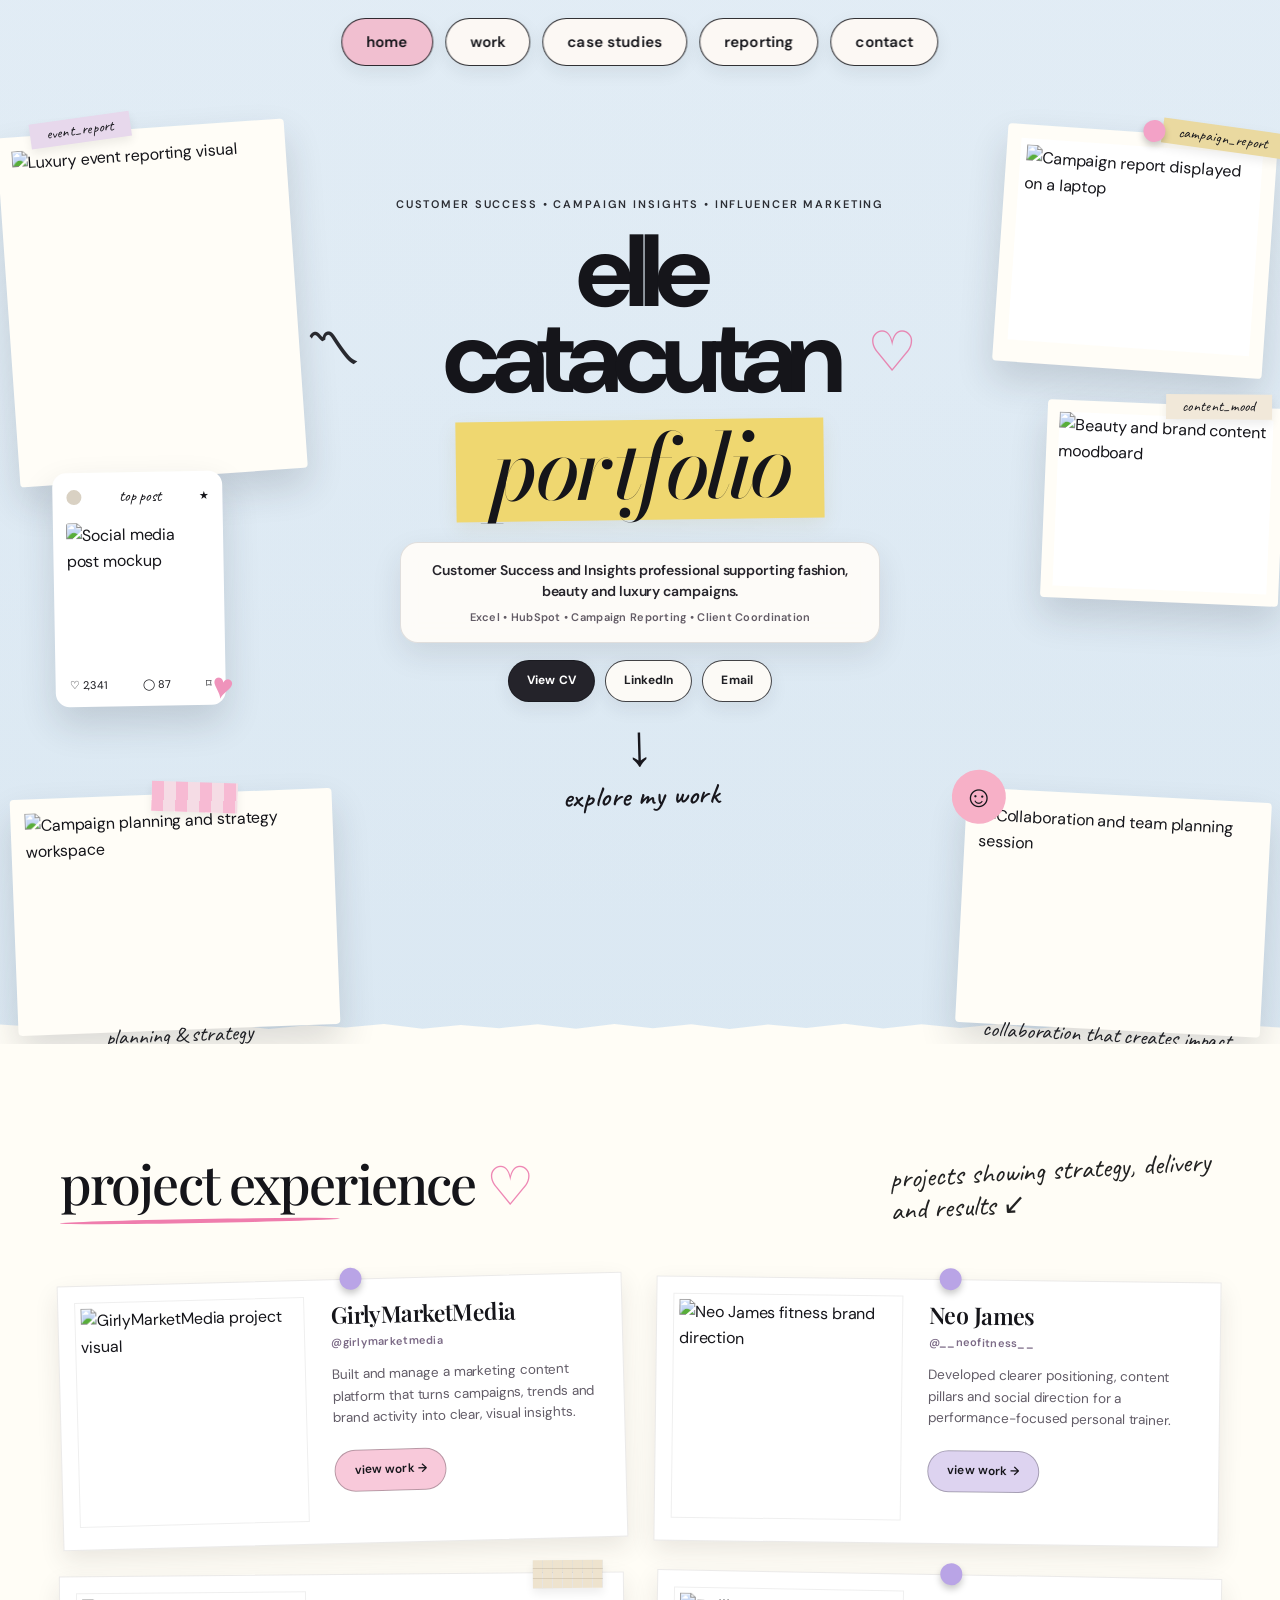
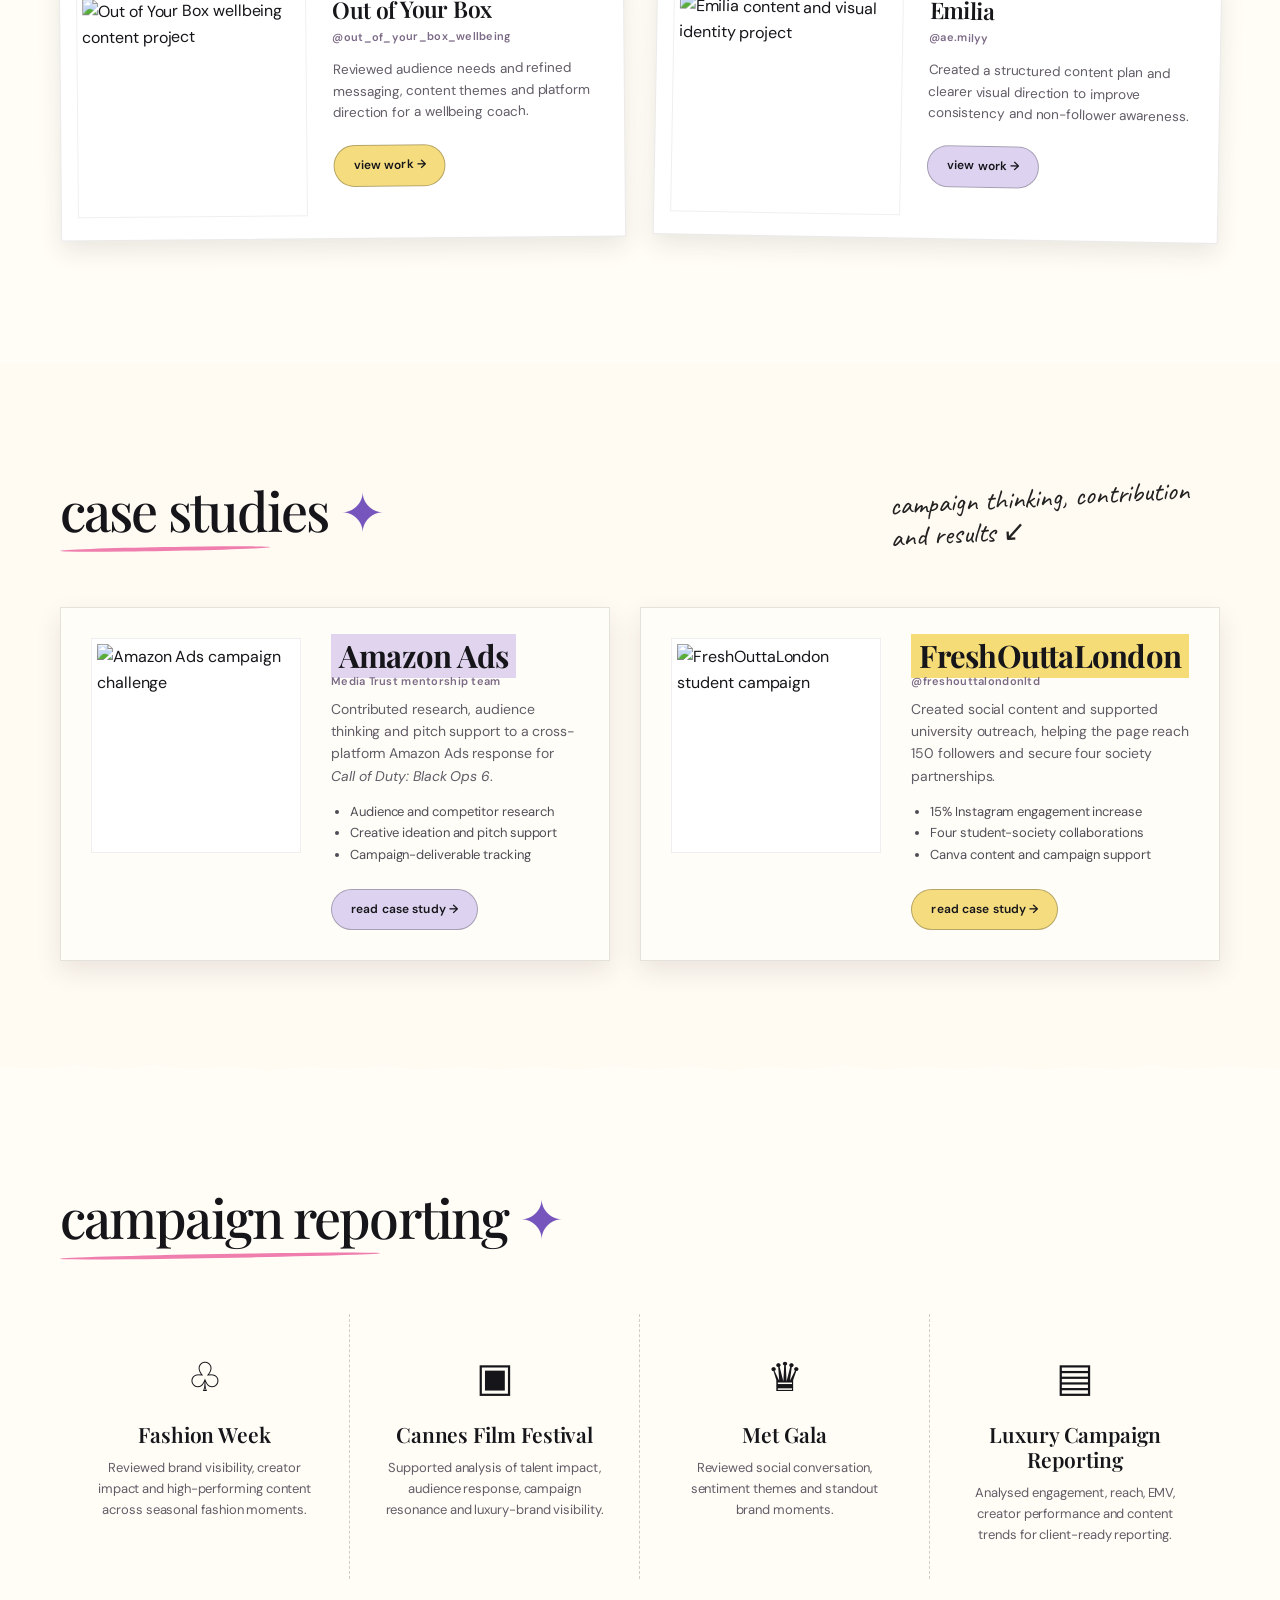
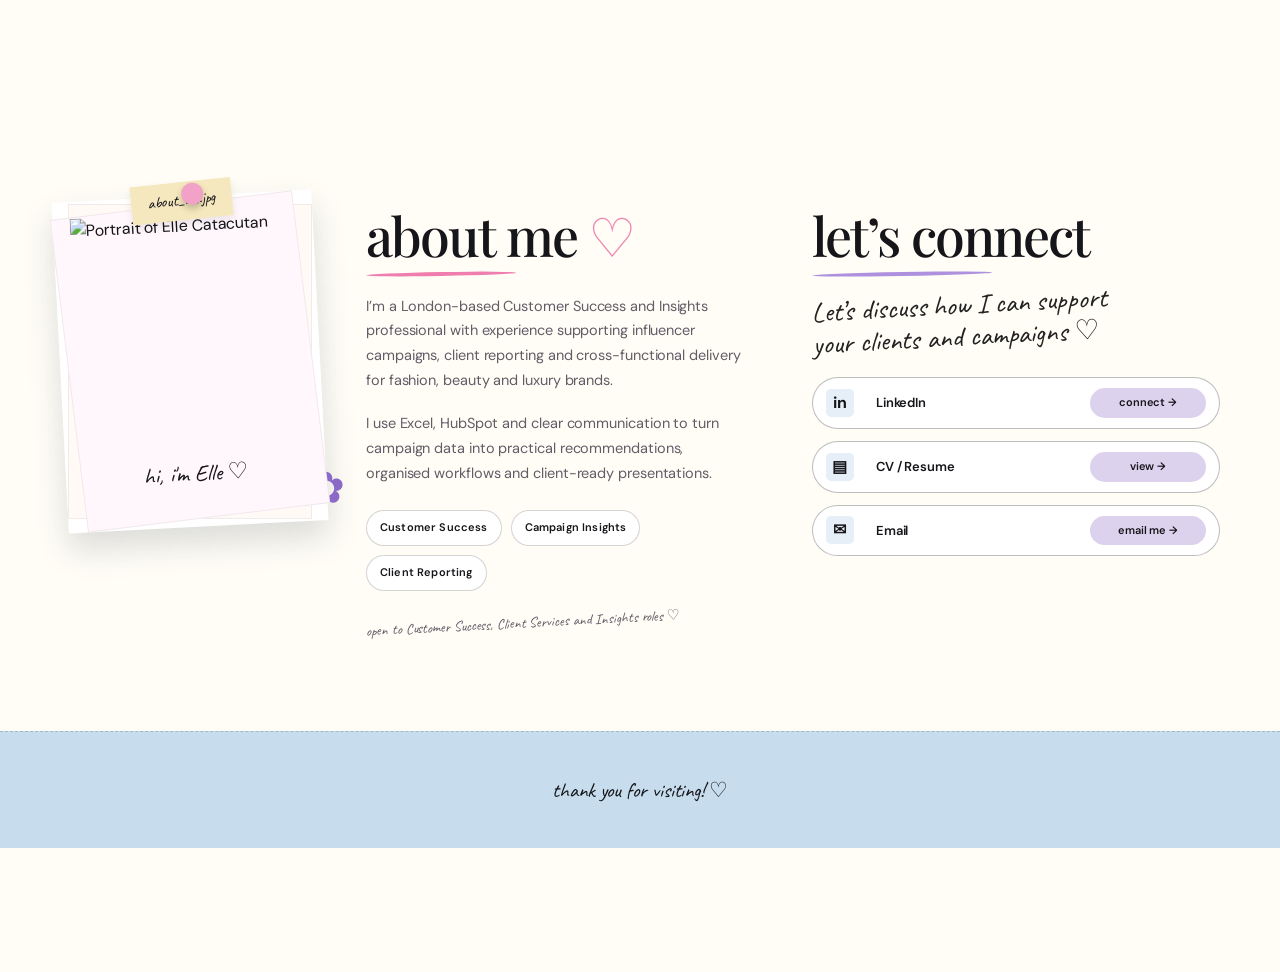
==== index.html @ 1edc8ac6 "Add files via upload" ====
<!doctype html>
<html lang="en">
<head>
  <meta charset="utf-8">
  <meta name="viewport" content="width=device-width, initial-scale=1">
  <meta name="theme-color" content="#cfe4f5">
  <meta name="description" content="Portfolio of Elle Catacutan: marketing, client success, campaign reporting and creator insights.">
  <title>Elle Catacutan | Marketing Portfolio</title>
  <link rel="icon" href="assets/favicon.svg" type="image/svg+xml">

  <link rel="preconnect" href="https://fonts.googleapis.com">
  <link rel="preconnect" href="https://fonts.gstatic.com" crossorigin>
  <link href="https://fonts.googleapis.com/css2?family=Bodoni+Moda:ital,opsz,wght@1,6..96,500;1,6..96,600&family=Caveat:wght@500;600&family=DM+Sans:wght@400;500;600;700&family=Playfair+Display:wght@500;600&display=swap" rel="stylesheet">
  <link rel="stylesheet" href="styles.css">
  <script defer src="script.js"></script>
</head>
<body>
  <a class="skip-link" href="#work">Skip to work</a>

  <header class="floating-nav" aria-label="Primary navigation">
    <button class="menu-toggle" type="button" aria-expanded="false" aria-controls="site-nav">menu</button>
    <nav id="site-nav">
      <a class="active" href="#home">home</a>
      <a href="#work">work</a>
      <a href="#case-studies">case studies</a>
      <a href="#reporting">reporting</a>
      <a href="#contact">contact</a>
    </nav>
  </header>

  <main>
    <section class="hero" id="home">
      <div class="hero-inner">
        <div class="collage collage-event polaroid">
          <span class="tape tape-lilac">event_report</span>
          <img src="assets/event-report.jpg" alt="Luxury event reporting visual">
        </div>

        <div class="collage collage-social social-card">
          <div class="social-head"><span class="avatar-dot"></span><span class="social-label">top post</span><span>★</span></div>
          <img src="assets/top-post.jpg" alt="Social media post mockup">
          <div class="social-stats"><span>♡ 2,341</span><span>◯ 87</span><span>⌑</span></div>
          <span class="heart-sticker">♥</span>
        </div>

        <div class="collage collage-planning polaroid wide">
          <span class="tape tape-pink"></span>
          <img src="assets/planning-strategy.jpg" alt="Campaign planning and strategy workspace">
          <p>planning &amp; strategy</p>
        </div>

        <div class="collage collage-report polaroid">
          <span class="pin pin-pink"></span>
          <span class="tape tape-yellow">campaign_report</span>
          <img src="assets/campaign-report.jpg" alt="Campaign report displayed on a laptop">
        </div>

        <div class="collage collage-mood polaroid compact">
          <span class="tape tape-cream">content_mood</span>
          <img src="assets/content-mood.jpg" alt="Beauty and brand content moodboard">
        </div>

        <div class="collage collage-meeting polaroid wide">
          <span class="sticker-smile">☺</span>
          <img src="assets/collaboration.jpg" alt="Collaboration and team planning session">
          <p>collaboration that creates impact ♡</p>
        </div>

        <div class="hero-copy">
          <p class="hero-kicker">customer success • campaign insights • influencer marketing</p>
          <span class="doodle doodle-left">〽</span>
          <span class="doodle doodle-heart">♡</span>
          <h1><span>elle</span><span>catacutan</span></h1>
          <div class="portfolio-strip">portfolio</div>
          <div class="hero-summary-card">
            <p class="hero-summary">Customer Success and Insights professional supporting fashion, beauty and luxury campaigns.</p>
            <p class="hero-skills">Excel • HubSpot • Campaign Reporting • Client Coordination</p>
          </div>
          <div class="hero-actions" aria-label="Key portfolio links">
            <a class="hero-button hero-button-primary" href="Elle-Catacutan-CV.pdf" rel="noopener" download="Elle-Catacutan-CV.pdf">View CV</a>
            <a class="hero-button" href="https://www.linkedin.com/in/ellecatacutan/" rel="noopener noreferrer">LinkedIn</a>
            <a class="hero-button" href="mailto:catacutanelleash18@gmail.com">Email</a>
          </div>
          <a class="explore" href="#work"><span>↓</span>explore my work</a>
        </div>
      </div>
      <div class="torn-edge"></div>
    </section>

    <section class="paper-section" id="work">
      <div class="section-shell">
        <div class="section-heading">
          <div>
            <h2>project experience <span>♡</span></h2>
            <div class="pink-scribble"></div>
          </div>
          <p class="hand-note">projects showing strategy, delivery and results ↙</p>
        </div>

        <div class="project-grid">
          <article class="scrap-card">
            <span class="pin pin-lilac"></span>
            <img src="assets/girlymarketmedia.jpg" alt="GirlyMarketMedia project visual">
            <div class="card-copy">
              <h3>GirlyMarketMedia</h3><p class="mini-label">@girlymarketmedia</p>
              <p>Built and manage a marketing content platform that turns campaigns, trends and brand activity into clear, visual insights.</p>
              <a class="pill-button pink" href="#gmm-modal" data-modal="gmm-modal" aria-haspopup="dialog" aria-controls="gmm-modal">view work →</a>
            </div>
          </article>

          <article class="scrap-card">
            <span class="pin pin-lilac"></span>
            <img src="assets/neo-james.jpg" alt="Neo James fitness brand direction">
            <div class="card-copy">
              <h3>Neo James</h3><p class="mini-label">@__neofitness__</p>
              <p>Developed clearer positioning, content pillars and social direction for a performance-focused personal trainer.</p>
              <a class="pill-button lavender" href="#neo-modal" data-modal="neo-modal" aria-haspopup="dialog" aria-controls="neo-modal">view work →</a>
            </div>
          </article>

          <article class="scrap-card">
            <span class="tape mini-grid-tape"></span>
            <img src="assets/out-of-your-box.jpg" alt="Out of Your Box wellbeing content project">
            <div class="card-copy">
              <h3>Out of Your Box</h3><p class="mini-label">@out_of_your_box_wellbeing</p>
              <p>Reviewed audience needs and refined messaging, content themes and platform direction for a wellbeing coach.</p>
              <a class="pill-button yellow" href="#box-modal" data-modal="box-modal" aria-haspopup="dialog" aria-controls="box-modal">view work →</a>
            </div>
          </article>

          <article class="scrap-card">
            <span class="pin pin-lilac"></span>
            <img src="assets/emilia.jpg" alt="Emilia content and visual identity project">
            <div class="card-copy">
              <h3>Emilia</h3><p class="mini-label">@ae.milyy</p>
              <p>Created a structured content plan and clearer visual direction to improve consistency and non-follower awareness.</p>
              <a class="pill-button lavender" href="#emilia-modal" data-modal="emilia-modal" aria-haspopup="dialog" aria-controls="emilia-modal">view work →</a>
            </div>
          </article>
        </div>
      </div>
      <div class="paper-tear"></div>
    </section>

    <section class="paper-section case-section" id="case-studies">
      <div class="section-shell">
        <div class="section-heading">
          <div>
            <h2>case studies <span class="purple">✦</span></h2>
            <div class="pink-scribble short"></div>
          </div>
          <p class="hand-note">campaign thinking, contribution and results ↙</p>
        </div>

        <div class="case-grid">
          <article class="case-card">
            <img src="assets/amazon-ads.jpg" alt="Amazon Ads campaign challenge">
            <div>
              <h3><span class="highlight lavender-highlight">Amazon Ads</span></h3><p class="mini-label">Media Trust mentorship team</p>
              <p>Contributed research, audience thinking and pitch support to a cross-platform Amazon Ads response for <em>Call of Duty: Black Ops 6</em>.</p>
              <ul>
                <li>Audience and competitor research</li>
                <li>Creative ideation and pitch support</li>
                <li>Campaign-deliverable tracking</li>
              </ul>
              <a class="pill-button lavender" href="#amazon-modal" data-modal="amazon-modal" aria-haspopup="dialog" aria-controls="amazon-modal">read case study →</a>
            </div>
          </article>

          <article class="case-card">
            <img src="assets/freshouttalondon.jpg" alt="FreshOuttaLondon student campaign">
            <div>
              <h3><span class="highlight yellow-highlight">FreshOuttaLondon</span></h3><p class="mini-label">@freshouttalondonltd</p>
              <p>Created social content and supported university outreach, helping the page reach 150 followers and secure four society partnerships.</p>
              <ul>
                <li>15% Instagram engagement increase</li>
                <li>Four student-society collaborations</li>
                <li>Canva content and campaign support</li>
              </ul>
              <a class="pill-button yellow" href="#fresh-modal" data-modal="fresh-modal" aria-haspopup="dialog" aria-controls="fresh-modal">read case study →</a>
            </div>
          </article>
        </div>
      </div>
      <div class="paper-tear"></div>
    </section>

    <section class="paper-section reporting-section" id="reporting">
      <div class="section-shell">
        <div class="section-heading simple">
          <div>
            <h2>campaign reporting <span class="purple">✦</span></h2>
            <div class="pink-scribble report-line"></div>
          </div>
        </div>

        <div class="reporting-grid">
          <article>
            <div class="report-icon">♧</div>
            <h3>Fashion Week</h3>
            <p>Reviewed brand visibility, creator impact and high-performing content across seasonal fashion moments.</p>
          </article>
          <article>
            <div class="report-icon">▣</div>
            <h3>Cannes Film Festival</h3>
            <p>Supported analysis of talent impact, audience response, campaign resonance and luxury-brand visibility.</p>
          </article>
          <article>
            <div class="report-icon">♛</div>
            <h3>Met Gala</h3>
            <p>Reviewed social conversation, sentiment themes and standout brand moments.</p>
          </article>
          <article>
            <div class="report-icon">▤</div>
            <h3>Luxury Campaign Reporting</h3>
            <p>Analysed engagement, reach, EMV, creator performance and content trends for client-ready reporting.</p>
          </article>
        </div>
      </div>
      <div class="paper-tear"></div>
    </section>

    <section class="paper-section about-contact" id="contact">
      <div class="section-shell about-grid">
        <div class="about-photo">
          <span class="pin pin-pink"></span>
          <span class="about-tape">about_me.jpg</span>
          <span class="paper-layer layer-one" aria-hidden="true"></span>
          <span class="paper-layer layer-two" aria-hidden="true"></span>
          <img src="assets/about-elle.jpg" alt="Portrait of Elle Catacutan">
          <span class="flower-accent">✿</span>
          <p class="photo-caption">hi, i'm Elle ♡</p>
        </div>

        <div class="about-copy">
          <h2>about me <span>♡</span></h2>
          <div class="pink-scribble tiny"></div>
          <p>I’m a London-based Customer Success and Insights professional with experience supporting influencer campaigns, client reporting and cross-functional delivery for fashion, beauty and luxury brands.</p>
          <p>I use Excel, HubSpot and clear communication to turn campaign data into practical recommendations, organised workflows and client-ready presentations.</p>
          <div class="about-tags">
            <span>Customer Success</span>
            <span>Campaign Insights</span>
            <span>Client Reporting</span>
          </div>
          <p class="hand-note left-note">open to Customer Success, Client Services and Insights roles ♡</p>
        </div>

        <div class="contact-copy">
          <h2>let’s connect</h2>
          <div class="purple-scribble"></div>
          <p class="hand-note left-note">Let’s discuss how I can support your clients and campaigns ♡</p>
          <a class="contact-row" href="https://www.linkedin.com/in/ellecatacutan/" rel="noopener noreferrer"><span>in</span><strong>LinkedIn</strong><em>connect →</em></a>
          <a class="contact-row" href="Elle-Catacutan-CV.pdf" rel="noopener"><span>▤</span><strong>CV / Resume</strong><em>view →</em></a>
          <a class="contact-row" href="mailto:catacutanelleash18@gmail.com"><span>✉</span><strong>Email</strong><em>email me →</em></a>
        </div>
      </div>

      <footer>
        <p>thank you for visiting! ♡</p>
      </footer>
    </section>
  </main>


  <div class="modal" id="gmm-modal" aria-hidden="true" role="dialog" aria-modal="true" aria-labelledby="gmm-title">
    <a class="modal-backdrop" href="#work" data-close aria-label="Close popup"></a>
    <div class="modal-card" tabindex="-1">
      <a class="modal-close" href="#work" data-close aria-label="Close GirlyMarketMedia popup">×</a>
      <div class="modal-visual">
        <img src="assets/girlymarketmedia.jpg" alt="GirlyMarketMedia Instagram profile and content">
      </div>
      <p class="modal-kicker">Personal marketing platform</p>
      <h2 id="gmm-title">GirlyMarketMedia</h2>
      <p>My own platform for turning campaign moments, social trends and brand ideas into accessible, visual marketing content.</p>

      <div class="result-panel">
        <span class="result-label">Positive outcome</span>
        <strong>Built a dedicated portfolio platform that demonstrates campaign analysis, content planning and visual storytelling.</strong>
      </div>

      <div class="popup-grid">
        <div>
          <span>What I contributed</span>
          <p>Research, writing, Canva design, content planning and social-first storytelling.</p>
        </div>
        <div>
          <span>What it demonstrates</span>
          <p>Strategic thinking, clear communication, creativity and the ability to make marketing ideas easier to understand.</p>
        </div>
      </div>

      <blockquote class="feedback-summary">
        <span>Positive feedback summary</span>
        The platform has a clear personality and presents marketing ideas in a visual, easy-to-follow way.
      </blockquote>

      <div class="testimonial-placeholder testimonial-filled">
        <span>Testimonial</span>
        <p>“People are loving the posts because they help them understand the brand better and show how marketers can use that insight.”</p>
      </div>

      <a class="modal-action" href="https://www.instagram.com/girlymarketmedia/" rel="noopener noreferrer">View Instagram ↗</a>
    </div>
  </div>

  <div class="modal" id="neo-modal" aria-hidden="true" role="dialog" aria-modal="true" aria-labelledby="neo-title">
    <a class="modal-backdrop" href="#work" data-close aria-label="Close popup"></a>
    <div class="modal-card" tabindex="-1">
      <a class="modal-close" href="#work" data-close aria-label="Close Neo James popup">×</a>
      <div class="modal-visual">
        <img src="assets/neo-james.jpg" alt="Neo James fitness Instagram profile">
      </div>
      <p class="modal-kicker">Fitness brand direction</p>
      <h2 id="neo-title">Neo James</h2>
      <p>Supported the account by clarifying its positioning, content focus and visual direction for a performance-led fitness audience.</p>

      <div class="result-panel">
        <span class="result-label">Positive outcome</span>
        <strong>A more focused and professional brand direction with clearer content pillars and a stronger fitness identity.</strong>
      </div>

      <div class="popup-grid">
        <div>
          <span>What I contributed</span>
          <p>Brand positioning, content themes, social ideas and practical visual direction.</p>
        </div>
        <div>
          <span>What it demonstrates</span>
          <p>The ability to translate a coach’s expertise into a clearer and more credible social presence.</p>
        </div>
      </div>

      <blockquote class="feedback-summary">
        <span>Positive feedback summary</span>
        The direction feels more focused, professional and aligned with the audience the account wants to reach.
      </blockquote>

      <div class="testimonial-placeholder testimonial-filled">
        <span>Testimonial</span>
        <p>“I really appreciated the help because it helped me understand the trends, so I can create better content.”</p>
      </div>

      <a class="modal-action" href="https://www.instagram.com/__neofitness__/" rel="noopener noreferrer">View Instagram ↗</a>
    </div>
  </div>

  <div class="modal" id="box-modal" aria-hidden="true" role="dialog" aria-modal="true" aria-labelledby="box-title">
    <a class="modal-backdrop" href="#work" data-close aria-label="Close popup"></a>
    <div class="modal-card" tabindex="-1">
      <a class="modal-close" href="#work" data-close aria-label="Close Out of Your Box popup">×</a>
      <div class="modal-visual">
        <img src="assets/out-of-your-box.jpg" alt="Out of Your Box Wellbeing Instagram profile">
      </div>
      <p class="modal-kicker">Audience-led content direction</p>
      <h2 id="box-title">Out of Your Box Wellbeing</h2>
      <p>Reviewed the page to identify clearer messaging, stronger content themes and more useful ideas for the wellbeing audience.</p>

      <div class="result-panel">
        <span class="result-label">Positive outcome</span>
        <strong>Clearer audience messaging and a more purposeful content direction built around confidence, ownership and wellbeing.</strong>
      </div>

      <div class="popup-grid">
        <div>
          <span>What I contributed</span>
          <p>Audience review, message clarification, content themes and platform recommendations.</p>
        </div>
        <div>
          <span>What it demonstrates</span>
          <p>Audience understanding, practical strategy and the ability to turn broad ideas into focused social content.</p>
        </div>
      </div>

      <blockquote class="feedback-summary">
        <span>Positive feedback summary</span>
        The recommendations made the page clearer and gave the content a stronger sense of purpose.
      </blockquote>

      <div class="testimonial-placeholder testimonial-filled">
        <span>Testimonial</span>
        <p>“Thank you so much — now I can be more consistent in reaching people through the forms and events I run, and it also helps people online who need support and guidance.”</p>
      </div>

      <a class="modal-action" href="https://www.instagram.com/out_of_your_box_wellbeing/" rel="noopener noreferrer">View Instagram ↗</a>
    </div>
  </div>

  <div class="modal" id="emilia-modal" aria-hidden="true" role="dialog" aria-modal="true" aria-labelledby="emilia-title">
    <a class="modal-backdrop" href="#work" data-close aria-label="Close popup"></a>
    <div class="modal-card" tabindex="-1">
      <a class="modal-close" href="#work" data-close aria-label="Close Emilia popup">×</a>
      <div class="modal-visual">
        <img src="assets/emilia.jpg" alt="Emilia creator Instagram profile">
      </div>
      <p class="modal-kicker">Creator content system</p>
      <h2 id="emilia-title">Emilia</h2>
      <p>Reviewed the existing feed and shaped a more cohesive visual direction with an easier-to-maintain content structure.</p>

      <div class="result-panel">
        <span class="result-label">Positive outcome</span>
        <strong>A more consistent creator presence with clearer visual cues and repeatable ideas for future content.</strong>
      </div>

      <div class="popup-grid">
        <div>
          <span>What I contributed</span>
          <p>Feed review, visual direction, content structure and practical template recommendations.</p>
        </div>
        <div>
          <span>What it demonstrates</span>
          <p>Creative organisation and the ability to improve consistency without removing the creator’s personality.</p>
        </div>
      </div>

      <blockquote class="feedback-summary">
        <span>Positive feedback summary</span>
        The direction feels more cohesive while still allowing the creator’s personality and style to remain visible.
      </blockquote>

      <div class="testimonial-placeholder testimonial-filled">
        <span>Testimonial</span>
        <p>“I really liked the schedule plan Elle made for me. It helped me stay organised, create more content and grow my brand awareness among non-followers.”</p>
      </div>

      <a class="modal-action" href="https://www.instagram.com/ae.milyy/" rel="noopener noreferrer">View Instagram ↗</a>
    </div>
  </div>

  <div class="modal" id="amazon-modal" aria-hidden="true" role="dialog" aria-modal="true" aria-labelledby="amazon-title">
    <a class="modal-backdrop" href="#case-studies" data-close aria-label="Close popup"></a>
    <div class="modal-card" tabindex="-1">
      <a class="modal-close" href="#case-studies" data-close aria-label="Close Amazon Ads popup">×</a>
      <div class="modal-visual landscape">
        <img src="assets/amazon-ads.jpg" alt="Amazon Ads mentorship and challenge team">
      </div>
      <p class="modal-kicker">Media Trust × Amazon Ads</p>
      <h2 id="amazon-title">Call of Duty: Black Ops 6 campaign challenge</h2>
      <p>Worked as part of a team to develop and present a cross-platform campaign response using Amazon Ads, Prime Video and Twitch.</p>

      <div class="result-panel">
        <span class="result-label">Positive outcome</span>
        <strong>Completed a cross-platform media brief and delivered the group presentation to Amazon Ads experts.</strong>
      </div>

      <div class="popup-grid">
        <div>
          <span>My contribution</span>
          <p>Audience and competitor research, creative ideation, pitch-deck support and campaign-deliverable tracking.</p>
        </div>
        <div>
          <span>What it demonstrates</span>
          <p>Teamwork, strategic thinking, media understanding and the ability to contribute to a professional campaign pitch.</p>
        </div>
      </div>

      <blockquote class="feedback-summary">
        <span>Positive feedback summary</span>
        The team brought together research and creative thinking into a clear cross-platform response.
      </blockquote>

      <div class="testimonial-placeholder testimonial-filled">
        <span>Feedback</span>
        <p>“Elle, I really liked the presentation. It showed us how you thought about engaging gamers and bringing influencer marketing into the idea.”</p>
      </div>
      <a class="modal-action" href="https://www.linkedin.com/in/ellecatacutan/" rel="noopener noreferrer">View professional profile ↗</a>
    </div>
  </div>

  <div class="modal" id="fresh-modal" aria-hidden="true" role="dialog" aria-modal="true" aria-labelledby="fresh-title">
    <a class="modal-backdrop" href="#case-studies" data-close aria-label="Close popup"></a>
    <div class="modal-card" tabindex="-1">
      <a class="modal-close" href="#case-studies" data-close aria-label="Close FreshOuttaLondon popup">×</a>
      <div class="modal-visual">
        <img src="assets/freshouttalondon.jpg" alt="FreshOuttaLondon Instagram profile">
      </div>
      <p class="modal-kicker">Student social campaign</p>
      <h2 id="fresh-title">FreshOuttaLondon</h2>
      <p>Supported the student-facing brand through audience research, targeted messaging, Canva content and university-society outreach.</p>

      <div class="result-panel metric-result">
        <div><strong>150</strong><span>page followers reached</span></div>
        <div><strong>4</strong><span>university-society partnerships</span></div>
      </div>

      <div class="popup-grid">
        <div>
          <span>What I contributed</span>
          <p>Audience research, content messaging, promotional assets and partnership outreach.</p>
        </div>
        <div>
          <span>What it demonstrates</span>
          <p>The ability to use audience understanding and community partnerships to support measurable growth.</p>
        </div>
      </div>

      <blockquote class="feedback-summary">
        <span>Positive feedback summary</span>
        The campaign direction connected well with students and helped strengthen the brand’s social engagement.
      </blockquote>

      <div class="testimonial-placeholder testimonial-filled">
        <span>Testimonial</span>
        <p>“Elle created the social media posts and helped us grow the page to 150 followers, which led to four partnerships with university societies.”</p>
      </div>

      <a class="modal-action" href="https://www.instagram.com/freshouttalondonltd/" rel="noopener noreferrer">View Instagram ↗</a>
    </div>
  </div>

</body>
</html>
---- styles.css ----
:root{
  --ink:#15151a;
  --sky:#cfe5f6;
  --cream:#fffaf0;
  --paper:#fffdf6;
  --pink:#f5a9c7;
  --pink-soft:#fde7ef;
  --purple:#b8a4df;
  --yellow:#f7dc72;
  --line:rgba(22,22,28,.22);
  --shadow:0 16px 32px rgba(40,52,72,.17);
  --page:min(1240px,calc(100% - 36px));
}
*{box-sizing:border-box}
html{scroll-behavior:smooth}
body{margin:0;color:var(--ink);background:#d9ebf8;font-family:Arial,Helvetica,sans-serif;line-height:1.45;-webkit-font-smoothing:antialiased}
body.modal-open{overflow:hidden}
img{display:block;width:100%}
button,a{font:inherit}
.skip-link{position:fixed;top:-80px;left:16px;z-index:999;background:#111;color:#fff;padding:10px 14px}
.skip-link:focus{top:16px}

.floating-nav{position:fixed;top:20px;left:50%;z-index:100;transform:translateX(-50%);width:max-content;max-width:calc(100% - 28px)}
.floating-nav nav{display:flex;gap:10px}
.floating-nav a,.menu-toggle{padding:10px 20px;border:1.5px solid #15151a;border-radius:999px;background:rgba(255,253,246,.91);color:#15151a;text-decoration:none;font-size:14px;box-shadow:0 3px 0 rgba(21,21,26,.12)}
.floating-nav a.active{background:#f7bfd3}
.menu-toggle{display:none}

.hero{position:relative;min-height:860px;padding:80px 0 0;background-image:linear-gradient(rgba(207,229,246,.78),rgba(207,229,246,.78)),url("assets/sky-clouds.jpg");background-size:cover;background-position:center}
.hero-inner{position:relative;width:var(--page);height:790px;margin:0 auto}
.hero-copy{position:absolute;top:145px;left:50%;z-index:20;width:min(600px,55%);transform:translateX(-50%);text-align:center}
.hero-copy h1{margin:0;font-size:clamp(70px,9vw,126px);font-weight:500;line-height:.82;letter-spacing:-.07em}
.hero-copy h1 span{display:block}
.portfolio-strip{display:inline-block;margin-top:22px;padding:2px 40px 12px;background:var(--yellow);font-family:Georgia,"Times New Roman",serif;font-size:clamp(72px,8vw,116px);font-style:italic;line-height:1;transform:rotate(-1deg);box-shadow:0 4px 0 rgba(117,89,15,.08)}
.hero-line{margin:12px 0 0;font-size:15px}
.hero-line+.hero-line{margin-top:3px}
.explore{display:inline-flex;margin-top:34px;flex-direction:column;align-items:center;color:#18171d;text-decoration:none;font-family:"Comic Sans MS","Bradley Hand",cursive;font-size:22px;transform:rotate(-2deg)}
.explore span{font-family:Arial,sans-serif;font-size:55px;line-height:.8}
.doodle{position:absolute;font-family:"Comic Sans MS",cursive}
.doodle-left{left:-40px;top:115px;font-size:36px;transform:rotate(-25deg)}
.doodle-heart{right:5px;top:85px;color:#f078ae;font-size:48px}

.collage{position:absolute;z-index:10}
.polaroid{padding:14px 14px 24px;background:#fffaf0;box-shadow:var(--shadow);transform:rotate(-4deg)}
.polaroid img{height:100%;object-fit:cover}
.polaroid p{margin:13px 4px 0;text-align:center;font-family:"Comic Sans MS","Bradley Hand",cursive;font-size:17px}
.polaroid.wide{padding-bottom:20px}
.polaroid.compact{padding:12px}
.collage-event{left:10px;top:44px;width:250px;height:300px}
.collage-social{left:80px;top:302px;width:155px}
.collage-planning{left:22px;bottom:18px;width:300px;height:230px;transform:rotate(-3deg)}
.collage-report{right:14px;top:48px;width:245px;height:220px;transform:rotate(5deg)}
.collage-mood{right:8px;top:255px;width:225px;height:180px;transform:rotate(3deg)}
.collage-meeting{right:22px;bottom:12px;width:285px;height:230px;transform:rotate(4deg)}
.tape{position:absolute;z-index:20;padding:5px 15px;font-family:"Comic Sans MS","Bradley Hand",cursive;font-size:14px;white-space:nowrap;box-shadow:0 5px 10px rgba(0,0,0,.07)}
.tape-lilac{top:-17px;left:32px;background:#e6d7ed;transform:rotate(-4deg)}
.tape-yellow{top:-14px;right:-5px;background:#f1dfad;transform:rotate(4deg)}
.tape-cream{top:-12px;right:10px;background:#eee5d7;transform:rotate(-3deg)}
.tape-pink{top:-10px;left:46%;width:80px;height:24px;padding:0;background:repeating-linear-gradient(90deg,#f7bad3 0 12px,#f5dce5 12px 24px);transform:rotate(4deg)}
.pin{position:absolute;z-index:21;width:22px;height:22px;border-radius:50%;box-shadow:0 4px 7px rgba(0,0,0,.22)}
.pin-pink{top:-12px;left:50%;background:#f3a2c7}
.pin-lilac{top:-12px;left:50%;background:#b9a4e6}
.social-card{padding:10px;border-radius:10px;background:#fff;box-shadow:var(--shadow);transform:rotate(-1deg)}
.social-card img{height:120px;object-fit:cover;border-radius:4px}
.social-head,.social-stats{display:flex;align-items:center;justify-content:space-between;font-size:11px}
.social-head{padding:0 2px 8px}
.social-stats{padding-top:8px}
.avatar-dot{width:15px;height:15px;border-radius:50%;background:#d9d1c3}
.heart-sticker{position:absolute;right:-10px;bottom:-8px;color:#ef93bb;font-size:34px;transform:rotate(12deg)}
.sticker-smile{position:absolute;z-index:22;top:-18px;left:-15px;display:grid;width:50px;height:50px;place-items:center;border-radius:50%;background:#f7b0c7;font-size:29px}
.torn-edge,.paper-tear{position:absolute;left:0;right:0;bottom:-1px;height:30px;background:var(--paper);clip-path:polygon(0 32%,3% 40%,6% 28%,9% 43%,12% 29%,15% 42%,18% 31%,21% 47%,24% 34%,27% 42%,30% 30%,33% 46%,36% 33%,39% 44%,42% 31%,45% 46%,48% 30%,51% 44%,54% 31%,57% 47%,60% 32%,63% 43%,66% 29%,69% 45%,72% 31%,75% 43%,78% 30%,81% 46%,84% 33%,87% 43%,90% 29%,93% 42%,96% 31%,100% 42%,100% 100%,0 100%)}

.paper-section{position:relative;padding:84px 0 100px;background-color:var(--paper);background-image:radial-gradient(rgba(75,67,58,.06) .7px,transparent .7px);background-size:6px 6px}
.section-shell{width:var(--page);margin:0 auto}
.section-heading{display:flex;align-items:flex-start;justify-content:space-between;gap:30px;margin-bottom:42px}
.section-heading.simple{justify-content:flex-start}
.section-heading h2,.about-copy h2,.contact-copy h2{margin:0;font-family:Georgia,"Times New Roman",serif;font-size:48px;font-weight:500}
.section-heading h2 span,.about-copy h2 span{color:#ee87b4}
.purple{color:#7655bd!important}
.pink-scribble,.purple-scribble{height:4px;margin-top:5px;border-radius:50%;background:#ef7dad;transform:rotate(-1deg)}
.pink-scribble{width:280px}
.pink-scribble.short{width:210px}
.pink-scribble.report-line{width:320px}
.pink-scribble.tiny{width:150px}
.purple-scribble{width:180px;background:#ae91de}
.hand-note{margin:0;color:#222;font-family:"Comic Sans MS","Bradley Hand",cursive;font-size:22px;transform:rotate(-3deg)}
.left-note{margin-top:18px;text-align:left}

.project-grid{display:grid;grid-template-columns:repeat(4,1fr);gap:24px}
.scrap-card{position:relative;padding:14px 14px 18px;background:#fff;box-shadow:0 8px 20px rgba(59,45,35,.12);border:1px solid rgba(60,48,39,.1);transition:transform .25s ease,box-shadow .25s ease}
.scrap-card:nth-child(1){transform:rotate(-1.5deg)}
.scrap-card:nth-child(2){transform:rotate(.7deg)}
.scrap-card:nth-child(3){transform:rotate(-.5deg)}
.scrap-card:nth-child(4){transform:rotate(1deg)}
.scrap-card:hover{transform:translateY(-7px) rotate(0);box-shadow:0 18px 30px rgba(59,45,35,.16)}
.scrap-card img{height:170px;object-fit:cover}
.card-copy{padding:14px 4px 0}
.card-copy h3{margin:0 0 8px;font-size:19px}
.card-copy p{min-height:95px;margin:0 0 14px;color:#4d4850;font-size:14px}
.pill-button{padding:9px 18px;border:1px solid rgba(22,22,28,.28);border-radius:999px;cursor:pointer;font-size:13px}
.pill-button.pink{background:#f8c9da}
.pill-button.lavender{background:#ddd3f0}
.pill-button.yellow{background:#f5dc7f}
.mini-grid-tape{top:-13px;right:20px;width:70px;height:28px;padding:0;background:repeating-linear-gradient(0deg,transparent 0 9px,rgba(94,79,55,.15) 9px 10px),repeating-linear-gradient(90deg,#eee3ce 0 9px,rgba(94,79,55,.15) 9px 10px)}

.case-section{background-color:#fffaf2}
.case-grid{display:grid;grid-template-columns:1fr 1fr;gap:24px}
.case-card{display:grid;grid-template-columns:150px 1fr;gap:24px;padding:22px;background:#fffdf7;border:1px solid rgba(70,58,50,.14);box-shadow:0 8px 16px rgba(70,58,50,.08)}
.case-card img{height:150px;object-fit:cover}
.case-card h3{margin:0 0 10px;font-size:25px}
.case-card p{margin:0 0 10px;color:#504a50}
.case-card ul{margin:0 0 18px;padding-left:18px;color:#49434b;font-size:13px}
.highlight{display:inline;padding:0 5px}
.lavender-highlight{background:#e0d4ee}
.yellow-highlight{background:#f6dc77}

.reporting-section{padding-bottom:80px}
.reporting-grid{display:grid;grid-template-columns:repeat(4,1fr)}
.reporting-grid article{padding:24px 28px;text-align:center;border-right:1px dashed rgba(43,38,34,.22)}
.reporting-grid article:last-child{border-right:0}
.report-icon{font-size:44px}
.reporting-grid h3{margin:8px 0;font-size:17px}
.reporting-grid p{margin:0;color:#4c484e;font-size:13px}

.about-contact{padding-bottom:0}
.about-grid{display:grid;grid-template-columns:190px 1fr 1.3fr;gap:34px;align-items:start}
.about-photo{position:relative;padding:12px 12px 24px;background:#fff;box-shadow:var(--shadow);transform:rotate(-3deg)}
.about-photo img{height:210px;object-fit:cover}
.flower-accent{position:absolute;right:-18px;bottom:-4px;color:#8b69c7;font-size:44px}
.about-copy p{font-size:14px;color:#49434a}
.contact-copy{padding-left:16px}
.contact-row{display:grid;grid-template-columns:36px 1fr 120px;align-items:center;gap:10px;margin-top:10px;padding:8px 12px;border:1px solid rgba(20,20,25,.28);border-radius:999px;color:#15151a;text-decoration:none;background:#fff}
.contact-row>span{display:grid;width:28px;height:28px;place-items:center;border-radius:5px;background:#e6eff7;font-weight:700}
.contact-row em{padding:5px 12px;border-radius:999px;background:#ddd2ed;text-align:center;font-style:normal;font-size:12px}
footer{margin-top:70px;padding:17px 0;background:#c7dded;border-top:1px dashed rgba(65,70,84,.25);text-align:center;font-family:"Comic Sans MS","Bradley Hand",cursive;font-size:18px}

.modal{position:fixed;inset:0;z-index:300;display:grid;place-items:center;padding:20px;opacity:0;visibility:hidden;transition:.2s ease}
.modal.open{opacity:1;visibility:visible}
.modal-backdrop{position:absolute;inset:0;background:rgba(37,29,41,.58);backdrop-filter:blur(4px)}
.modal-card{position:relative;z-index:1;width:min(660px,100%);padding:42px;background:#fffaf1;border:1px solid rgba(30,24,31,.16);box-shadow:0 28px 70px rgba(24,17,28,.28);transform:rotate(-.4deg)}
.modal-card::before{content:"";position:absolute;top:-13px;left:50%;width:90px;height:26px;background:#eadcf0;transform:translateX(-50%) rotate(-3deg);opacity:.9}
.modal-card h2{margin:0 0 15px;font-family:Georgia,serif;font-size:42px}
.modal-card p{color:#4c4650}
.modal-kicker{margin:0 0 10px!important;color:#8a5a86!important;text-transform:uppercase;letter-spacing:.14em;font-size:11px}
.modal-close{position:absolute;top:14px;right:16px;border:0;background:transparent;font-size:28px;cursor:pointer}
.modal-columns{display:grid;grid-template-columns:1fr 1fr;gap:20px;margin-top:22px}
.modal-columns>div{padding-top:14px;border-top:1px solid rgba(20,20,25,.14)}

@media(max-width:1050px){
  .hero{min-height:1000px}
  .hero-inner{height:920px}
  .hero-copy{top:190px;width:72%}
  .collage-event{left:0;top:42px;width:210px;height:250px}
  .collage-report{right:0;width:210px;height:195px}
  .collage-social{left:20px;top:310px}
  .collage-mood{right:0;top:290px;width:195px}
  .collage-planning{left:8px;bottom:20px;width:250px;height:210px}
  .collage-meeting{right:8px;bottom:20px;width:250px;height:205px}
  .project-grid{grid-template-columns:1fr 1fr}
  .case-grid{grid-template-columns:1fr}
}
@media(max-width:720px){
  .floating-nav{top:12px;width:calc(100% - 24px)}
  .menu-toggle{display:block;margin-left:auto}
  .floating-nav nav{display:none;margin-top:8px;padding:12px;flex-direction:column;background:rgba(255,250,240,.96);border:1px solid #111;border-radius:18px}
  .floating-nav nav.open{display:flex}
  .hero{min-height:1140px;padding-top:62px}
  .hero-inner{width:calc(100% - 22px);height:1060px}
  .hero-copy{top:170px;width:94%}
  .hero-copy h1{font-size:62px}
  .portfolio-strip{font-size:65px;padding:3px 20px 8px}
  .hero-line{font-size:12px}
  .collage-event{left:4px;top:10px;width:150px;height:185px}
  .collage-report{right:4px;top:10px;width:145px;height:150px}
  .collage-social{left:5px;top:705px;width:130px}
  .collage-mood{right:5px;top:680px;width:145px;height:145px}
  .collage-planning{left:3px;bottom:5px;width:180px;height:180px}
  .collage-meeting{right:3px;bottom:5px;width:180px;height:180px}
  .section-heading{flex-direction:column}
  .section-heading h2,.about-copy h2,.contact-copy h2{font-size:38px}
  .hand-note{font-size:18px}
  .project-grid{grid-template-columns:1fr}
  .scrap-card img{height:230px}
  .case-card{grid-template-columns:1fr}
  .case-card img{height:190px}
  .reporting-grid{grid-template-columns:1fr 1fr}
  .reporting-grid article:nth-child(2){border-right:0}
  .reporting-grid article{border-bottom:1px dashed rgba(43,38,34,.22)}
  .about-grid{grid-template-columns:1fr}
  .about-photo{width:200px}
  .contact-copy{padding-left:0}
  .modal-card{padding:34px 24px}
  .modal-columns{grid-template-columns:1fr}
}


/* Final content polish */
.mini-label{
  margin: 4px 0 10px !important;
  color:#7b6a86 !important;
  font-size:12px !important;
  font-weight:700;
}

.about-photo{
  position:relative;
  padding:16px 16px 30px;
  background:#fff;
  box-shadow:var(--shadow);
  transform:rotate(-3deg);
  isolation:isolate;
}
.about-photo img{
  position:relative;
  z-index:3;
  height:250px;
  object-fit:cover;
}
.about-tape{
  position:absolute;
  top:-14px;
  left:50%;
  z-index:5;
  padding:5px 14px;
  background:#f5e8be;
  box-shadow:0 5px 10px rgba(0,0,0,.08);
  transform:translateX(-50%) rotate(-3deg);
  font-family:"Comic Sans MS","Bradley Hand",cursive;
  font-size:14px;
}
.paper-layer{
  position:absolute;
  inset:8px;
  border:1px solid rgba(0,0,0,.06);
  background:#fffaf6;
  z-index:1;
}
.layer-one{
  transform:rotate(3deg);
}
.layer-two{
  transform:rotate(-4deg);
  background:#fff7fb;
}
.photo-caption{
  position:relative;
  z-index:4;
  margin:14px 0 0;
  text-align:center;
  font-family:"Comic Sans MS","Bradley Hand",cursive;
  font-size:20px;
}
.about-copy{
  align-self:center;
}
.about-tags{
  display:flex;
  gap:10px;
  flex-wrap:wrap;
  margin:18px 0 6px;
}
.about-tags span{
  padding:7px 12px;
  border:1px solid rgba(20,20,25,.18);
  border-radius:999px;
  background:#fff;
  font-size:12px;
}
.about-copy p{
  max-width:520px;
}
.case-card .mini-label{
  margin-top:-2px !important;
  margin-bottom:8px !important;
}
@media(max-width:720px){
  .about-photo{
    width:225px;
  }
  .about-photo img{
    height:270px;
  }
}


/* === Canva-editorial typography and spacing refinement === */
:root{
  --font-body:"DM Sans",Arial,Helvetica,sans-serif;
  --font-display:"Playfair Display",Georgia,"Times New Roman",serif;
  --font-fashion:"Bodoni Moda","Times New Roman",serif;
  --font-hand:"Caveat","Comic Sans MS","Bradley Hand",cursive;
  --editorial-text:#24212a;
  --editorial-muted:#625c67;
  --editorial-gap:clamp(28px,4vw,58px);
}

body{
  font-family:var(--font-body);
  line-height:1.62;
  letter-spacing:-.005em;
}

.floating-nav{
  top:24px;
}
.floating-nav nav{
  gap:12px;
}
.floating-nav a,
.menu-toggle{
  padding:10px 22px;
  font-size:13px;
  font-weight:600;
  letter-spacing:.01em;
  box-shadow:0 4px 0 rgba(21,21,26,.10);
}

.hero{
  min-height:910px;
  padding-top:92px;
}
.hero-inner{
  height:825px;
}
.hero-copy{
  top:150px;
  width:min(650px,57%);
}
.hero-copy h1{
  font-family:var(--font-body);
  font-size:clamp(74px,8.8vw,124px);
  font-weight:500;
  line-height:.84;
  letter-spacing:-.078em;
}
.portfolio-strip{
  margin-top:28px;
  padding:5px 44px 14px;
  font-family:var(--font-fashion);
  font-size:clamp(74px,8.2vw,114px);
  font-weight:500;
  letter-spacing:-.045em;
}
.hero-line{
  margin-top:18px;
  font-size:14px;
  font-weight:500;
  letter-spacing:.005em;
}
.hero-line + .hero-line{
  margin-top:4px;
}
.explore{
  margin-top:38px;
  font-family:var(--font-hand);
  font-size:25px;
  font-weight:600;
  letter-spacing:.02em;
}
.explore span{
  margin-bottom:5px;
  font-size:50px;
}
.doodle,
.tape,
.polaroid p,
.hand-note,
.about-tape,
.photo-caption,
footer{
  font-family:var(--font-hand);
}

.polaroid{
  padding:15px 15px 26px;
}
.polaroid p{
  margin-top:14px;
  font-size:19px;
  line-height:1.15;
}
.tape{
  padding:5px 16px;
  font-size:16px;
  line-height:1;
}

.paper-section{
  padding:110px 0 124px;
}
.section-shell{
  width:min(1180px,calc(100% - 48px));
}
.section-heading{
  align-items:flex-end;
  gap:var(--editorial-gap);
  margin-bottom:56px;
}
.section-heading h2,
.about-copy h2,
.contact-copy h2{
  font-family:var(--font-display);
  font-size:clamp(46px,4.2vw,62px);
  line-height:1.02;
  letter-spacing:-.035em;
}
.hand-note{
  max-width:330px;
  padding-bottom:5px;
  font-size:24px;
  line-height:1.15;
}
.pink-scribble,
.purple-scribble{
  margin-top:9px;
}

.project-grid{
  gap:30px;
}
.scrap-card{
  display:flex;
  min-height:100%;
  padding:16px 16px 22px;
  flex-direction:column;
}
.scrap-card img{
  height:184px;
}
.card-copy{
  display:flex;
  padding:19px 7px 2px;
  flex:1;
  flex-direction:column;
}
.card-copy h3{
  margin-bottom:3px;
  font-family:var(--font-display);
  font-size:23px;
  font-weight:600;
  line-height:1.08;
  letter-spacing:-.025em;
}
.mini-label{
  margin:3px 0 13px !important;
  font-size:11px !important;
  font-weight:600;
  letter-spacing:.025em;
}
.card-copy p{
  min-height:0;
  margin-bottom:22px;
  color:var(--editorial-muted);
  font-size:13.5px;
  line-height:1.58;
}
.card-copy .pill-button{
  margin-top:auto;
  align-self:flex-start;
}
.pill-button{
  padding:10px 19px;
  font-size:12px;
  font-weight:600;
  letter-spacing:.01em;
}

.case-section{
  padding-top:118px;
}
.case-grid{
  gap:30px;
}
.case-card{
  grid-template-columns:178px 1fr;
  gap:30px;
  padding:30px;
}
.case-card img{
  height:178px;
}
.case-card h3{
  margin-bottom:3px;
  font-family:var(--font-display);
  font-size:31px;
  line-height:1.1;
  letter-spacing:-.025em;
}
.case-card p{
  margin-bottom:14px;
  color:var(--editorial-muted);
  font-size:14px;
  line-height:1.58;
}
.case-card ul{
  margin-bottom:24px;
  padding-left:19px;
  color:#514b55;
  font-size:13px;
  line-height:1.65;
}
.highlight{
  padding:0 8px 2px;
}

.reporting-section{
  padding-top:105px;
  padding-bottom:105px;
}
.reporting-grid article{
  padding:31px 32px 34px;
}
.report-icon{
  margin-bottom:12px;
  font-size:40px;
}
.reporting-grid h3{
  margin-bottom:10px;
  font-family:var(--font-display);
  font-size:21px;
  font-weight:600;
  line-height:1.18;
}
.reporting-grid p{
  color:var(--editorial-muted);
  font-size:13px;
  line-height:1.62;
}

.about-contact{
  padding-top:112px;
}
.about-grid{
  grid-template-columns:220px 1fr 1.15fr;
  gap:46px;
}
.about-photo{
  padding:17px 17px 34px;
}
.about-photo img{
  height:285px;
}
.about-tape{
  padding:6px 16px;
  font-size:16px;
}
.photo-caption{
  margin-top:16px;
  font-size:23px;
}
.about-copy{
  padding-top:12px;
}
.about-copy p{
  max-width:500px;
  margin:18px 0 0;
  color:var(--editorial-muted);
  font-size:14.5px;
  line-height:1.72;
}
.about-tags{
  margin-top:24px;
  gap:9px;
}
.about-tags span{
  padding:8px 13px;
  font-size:11px;
  font-weight:600;
  letter-spacing:.015em;
}
.left-note{
  margin-top:25px;
}
.contact-copy{
  padding-top:12px;
  padding-left:24px;
}
.contact-copy > .hand-note{
  margin-top:12px;
  margin-bottom:20px;
}
.contact-row{
  grid-template-columns:38px 1fr 116px;
  gap:12px;
  margin-top:12px;
  padding:10px 13px;
}
.contact-row strong{
  font-size:13px;
  font-weight:600;
}
.contact-row em{
  padding:6px 12px;
  font-size:11px;
  font-weight:600;
}
footer{
  margin-top:92px;
  padding:20px 0;
  font-size:21px;
}

.modal-card{
  width:min(700px,100%);
  padding:50px;
}
.modal-card h2{
  margin-bottom:19px;
  font-family:var(--font-display);
  font-size:48px;
  letter-spacing:-.03em;
}
.modal-card p{
  font-size:15px;
  line-height:1.68;
}
.modal-kicker{
  margin-bottom:13px !important;
  font-size:10px;
  font-weight:700;
}
.modal-columns{
  gap:28px;
  margin-top:28px;
}

@media(max-width:1050px){
  .paper-section{
    padding:95px 0 110px;
  }
  .project-grid{
    gap:28px;
  }
  .case-card{
    grid-template-columns:165px 1fr;
  }
  .about-grid{
    grid-template-columns:210px 1fr;
  }
  .contact-copy{
    grid-column:1 / -1;
    padding:30px 0 0;
  }
}
@media(max-width:720px){
  .floating-nav{
    top:14px;
  }
  .floating-nav a,
  .menu-toggle{
    font-size:13px;
  }
  .hero{
    min-height:1180px;
    padding-top:70px;
  }
  .hero-copy h1{
    font-size:64px;
  }
  .portfolio-strip{
    font-size:66px;
    padding:5px 22px 9px;
  }
  .hero-line{
    font-size:11.5px;
    line-height:1.4;
  }
  .paper-section{
    padding:82px 0 96px;
  }
  .section-shell{
    width:calc(100% - 30px);
  }
  .section-heading{
    margin-bottom:40px;
  }
  .section-heading h2,
  .about-copy h2,
  .contact-copy h2{
    font-size:42px;
  }
  .hand-note{
    font-size:21px;
  }
  .project-grid{
    gap:32px;
  }
  .scrap-card{
    padding:15px 15px 22px;
  }
  .scrap-card img{
    height:245px;
  }
  .card-copy{
    padding-top:20px;
  }
  .card-copy h3{
    font-size:26px;
  }
  .case-card{
    grid-template-columns:1fr;
    padding:22px;
  }
  .case-card img{
    height:220px;
  }
  .reporting-grid article{
    padding:28px 20px;
  }
  .about-grid{
    grid-template-columns:1fr;
    gap:36px;
  }
  .about-photo{
    width:240px;
  }
  .about-photo img{
    height:300px;
  }
  .contact-copy{
    padding-top:5px;
  }
  .modal-card{
    padding:38px 25px;
  }
  .modal-card h2{
    font-size:39px;
  }
}


/* === Working pop-up windows with results and testimonial areas === */
.modal{
  overflow-y:auto;
}
.modal-card{
  max-height:calc(100vh - 40px);
  overflow-y:auto;
  border-radius:12px;
}
.modal-visual{
  position:relative;
  width:100%;
  max-height:280px;
  margin:0 0 28px;
  overflow:hidden;
  border:1px solid rgba(32,25,34,.12);
  background:#f6f1f5;
}
.modal-visual img{
  width:100%;
  height:280px;
  object-fit:cover;
  object-position:top center;
}
.modal-visual.landscape img{
  object-position:center;
}
.result-panel{
  margin:28px 0 24px;
  padding:20px 22px;
  border-left:5px solid #e58ab5;
  background:linear-gradient(135deg,#fff1f7,#f3efff);
}
.result-panel .result-label{
  display:block;
  margin-bottom:7px;
  color:#8b5b80;
  font-size:10px;
  font-weight:700;
  letter-spacing:.14em;
  text-transform:uppercase;
}
.result-panel strong{
  display:block;
  color:#2c2530;
  font-family:var(--font-display,Georgia,serif);
  font-size:20px;
  line-height:1.35;
}
.metric-result{
  display:grid;
  grid-template-columns:1fr 1fr;
  gap:18px;
  border-left-color:#e7c85e;
  background:linear-gradient(135deg,#fff7d9,#fff1f7);
}
.metric-result div{
  padding-right:18px;
  border-right:1px solid rgba(42,34,44,.12);
}
.metric-result div:last-child{
  padding-right:0;
  border-right:0;
}
.metric-result strong{
  font-family:var(--font-fashion,Georgia,serif);
  font-size:38px;
  font-style:italic;
}
.metric-result span{
  display:block;
  color:#5b5360;
  font-size:12px;
}
.popup-grid{
  display:grid;
  grid-template-columns:1fr 1fr;
  gap:24px;
  margin:24px 0;
}
.popup-grid>div{
  padding-top:15px;
  border-top:1px solid rgba(30,24,31,.16);
}
.popup-grid span,
.feedback-summary span,
.testimonial-placeholder span{
  display:block;
  margin-bottom:7px;
  color:#88617f;
  font-size:10px;
  font-weight:700;
  letter-spacing:.13em;
  text-transform:uppercase;
}
.popup-grid p{
  margin:0;
}
.feedback-summary{
  margin:24px 0;
  padding:20px 22px;
  border:0;
  border-radius:10px;
  background:#fff;
  box-shadow:0 8px 24px rgba(65,45,67,.08);
  color:#443b48;
  font-family:var(--font-display,Georgia,serif);
  font-size:18px;
  font-style:italic;
  line-height:1.5;
}
.feedback-summary span{
  font-family:var(--font-body,Arial,sans-serif);
  font-style:normal;
}
.testimonial-placeholder{
  margin:22px 0;
  padding:16px 18px;
  border:1px dashed rgba(112,82,108,.34);
  background:#faf7fa;
}
.testimonial-placeholder p{
  margin:0;
  color:#766e78;
  font-size:13px;
}
.modal-action{
  display:inline-flex;
  margin-top:3px;
  padding:10px 18px;
  border:1px solid rgba(32,25,34,.22);
  border-radius:999px;
  background:#eadff2;
  color:#2e2731;
  text-decoration:none;
  font-size:12px;
  font-weight:700;
}
.modal-action:hover{
  transform:translateY(-1px);
  background:#dfcfea;
}
.modal-close{
  z-index:5;
  width:38px;
  height:38px;
  display:grid;
  place-items:center;
  border-radius:50%;
  background:#fff;
  box-shadow:0 7px 18px rgba(51,37,54,.12);
}
.pill-button{
  position:relative;
  z-index:2;
}
@media(max-width:700px){
  .modal-card{
    max-height:calc(100vh - 24px);
    padding:34px 20px;
  }
  .modal-visual img{
    height:210px;
  }
  .popup-grid,
  .metric-result{
    grid-template-columns:1fr;
  }
  .metric-result div{
    padding:0 0 14px;
    border-right:0;
    border-bottom:1px solid rgba(42,34,44,.12);
  }
  .metric-result div:last-child{
    padding-bottom:0;
    border-bottom:0;
  }
}


/* === Background and image display corrections === */

/* Use a CSS sky instead of an enlarged, low-resolution background image. */
.hero{
  background-image:
    radial-gradient(ellipse at 16% 18%, rgba(255,255,255,.92) 0 9%, rgba(255,255,255,.58) 10% 18%, transparent 19%),
    radial-gradient(ellipse at 46% 9%, rgba(255,255,255,.86) 0 8%, rgba(255,255,255,.48) 9% 17%, transparent 18%),
    radial-gradient(ellipse at 78% 22%, rgba(255,255,255,.88) 0 10%, rgba(255,255,255,.48) 11% 20%, transparent 21%),
    radial-gradient(ellipse at 64% 58%, rgba(255,255,255,.64) 0 9%, rgba(255,255,255,.30) 10% 18%, transparent 19%),
    linear-gradient(180deg,#c9e2f5 0%,#d9ebf8 48%,#cfe4f3 100%);
  background-size:auto;
  background-position:center;
  background-repeat:no-repeat;
}

/* Instagram profile screenshots should be shown in full, not cropped. */
.scrap-card img{
  width:100%;
  height:205px;
  padding:5px;
  object-fit:contain;
  object-position:center top;
  background:#fff;
  border:1px solid rgba(35,28,37,.07);
}

/* The case-study screenshots also need the full page visible. */
.case-card{
  grid-template-columns:minmax(210px, .8fr) 1.2fr;
  align-items:start;
}
.case-card img{
  width:100%;
  height:215px;
  padding:5px;
  object-fit:contain;
  object-position:center top;
  background:#fff;
  border:1px solid rgba(35,28,37,.07);
}

/* Make the About photo a balanced square crop instead of a narrow zoomed portrait. */
.about-grid{
  grid-template-columns:260px 1fr 1.15fr;
}
.about-photo{
  width:260px;
  padding:17px 17px 35px;
}
.about-photo img{
  width:100%;
  height:auto;
  aspect-ratio:1 / 1;
  object-fit:cover;
  object-position:center 32%;
}

/* Pop-up images should display the complete screenshots as well. */
.modal-visual{
  max-height:none;
  background:#fff;
}
.modal-visual img{
  width:100%;
  height:auto;
  max-height:420px;
  padding:5px;
  object-fit:contain;
  object-position:center top;
  background:#fff;
}
.modal-visual.landscape img{
  object-position:center;
}

/* Prevent screenshots from looking overly large on wide desktop screens. */
@media(min-width:1200px){
  .section-shell{
    width:min(1160px,calc(100% - 56px));
  }
  .project-grid{
    grid-template-columns:repeat(2,minmax(0,1fr));
  }
  .scrap-card{
    display:grid;
    grid-template-columns:minmax(230px,.9fr) 1.1fr;
    gap:22px;
    align-items:start;
  }
  .scrap-card img{
    height:225px;
  }
  .card-copy{
    padding:7px 4px 2px;
  }
}

/* Keep the corrected layouts responsive. */
@media(max-width:1050px){
  .about-grid{
    grid-template-columns:230px 1fr;
  }
  .about-photo{
    width:230px;
  }
}
@media(max-width:720px){
  .scrap-card{
    display:flex;
  }
  .scrap-card img{
    height:220px;
  }
  .case-card{
    grid-template-columns:1fr;
  }
  .case-card img{
    height:auto;
    max-height:320px;
  }
  .about-grid{
    grid-template-columns:1fr;
  }
  .about-photo{
    width:min(260px,90%);
  }
  .modal-visual img{
    max-height:300px;
  }
}


/* Cleanup for hero duplicate labels and stronger testimonial styling */
.tape[aria-hidden="true"]{
  min-width:74px;
  min-height:16px;
  display:inline-block;
}
.social-label{
  font-size:12px;
  text-transform:lowercase;
}
.collage-planning p,
.collage-meeting p{
  display:none;
}
.testimonial-filled{
  border-style:solid;
  border-color:rgba(112,82,108,.16);
  background:linear-gradient(135deg,#fff9fc,#fff);
}
.testimonial-filled p{
  color:#3d3440;
  font-style:italic;
  line-height:1.65;
}


/* Hero refresh with user-supplied images */
.social-label{font-size:12px;text-transform:none}
.tape[aria-hidden="true"]{display:none!important}
.collage-event img{object-fit:cover;object-position:center}
.collage-report img{height:100%;width:100%;object-fit:contain;object-position:center;background:#fff;padding:6px}
.collage-mood img{height:100%;width:100%;object-fit:cover;object-position:center;background:#fff}
.social-card img{height:120px;width:100%;object-fit:contain;object-position:center top;background:#fff;padding:4px}
.collage-planning img{object-fit:cover;object-position:center}
.collage-meeting img{object-fit:cover;object-position:center}
.collage-planning p,.collage-meeting p{display:block;font-family:var(--font-hand,"Caveat",cursive);font-size:17px;line-height:1.15;margin-top:12px;text-align:center}
.collage-planning .tape,.collage-meeting .tape,.collage-event .tape,.collage-report .tape,.collage-mood .tape{font-family:var(--font-hand,"Caveat",cursive);font-size:15px;letter-spacing:.02em}
@media(max-width:720px){
  .collage-planning p,.collage-meeting p{font-size:14px}
  .social-card img{height:105px}
}


/* ===== Final editorial homepage polish ===== */
body{
  font-family:"DM Sans", Arial, Helvetica, sans-serif;
  background:#e4eef6;
}
.floating-nav{
  top:18px;
}
.floating-nav a,
.menu-toggle{
  padding:11px 24px;
  border:1.4px solid rgba(21,21,26,.88);
  background:rgba(255,250,244,.88);
  backdrop-filter:blur(10px);
  -webkit-backdrop-filter:blur(10px);
  box-shadow:0 6px 18px rgba(30,33,40,.08);
  font-size:15px;
  letter-spacing:.01em;
}
.floating-nav a.active{
  background:#f1bfd0;
}

.hero{
  min-height:900px;
  padding:86px 0 0;
  background-image:
    linear-gradient(rgba(214,229,241,.32),rgba(214,229,241,.40)),
    url("assets/hero-editorial-backdrop.jpg");
  background-size:cover;
  background-position:center;
  overflow:hidden;
}
.hero::before{
  content:"";
  position:absolute;
  inset:0;
  background:linear-gradient(180deg, rgba(255,255,255,.06) 0%, rgba(215,229,240,.10) 50%, rgba(206,224,237,.22) 100%);
  pointer-events:none;
}
.hero-inner{
  width:min(1320px, calc(100% - 34px));
  height:820px;
}
.hero-copy{
  top:138px;
  width:min(680px, 56%);
  z-index:30;
}
.hero-kicker{
  margin:0 0 18px;
  color:#2b2d33;
  font-size:12px;
  font-weight:600;
  letter-spacing:.2em;
  text-transform:uppercase;
}
.hero-copy h1{
  font-family:"DM Sans", Arial, sans-serif;
  font-size:clamp(78px, 9vw, 132px);
  font-weight:700;
  line-height:.83;
  letter-spacing:-.08em;
}
.portfolio-strip{
  margin-top:24px;
  padding:8px 40px 14px;
  background:#efd770;
  font-family:"Bodoni Moda", Georgia, serif;
  font-size:clamp(76px, 7.6vw, 114px);
  font-style:italic;
  line-height:.92;
  transform:rotate(-.8deg);
  box-shadow:0 7px 20px rgba(143,115,31,.10);
}
.hero-line{
  max-width:620px;
  margin:14px auto 0;
  color:#23252b;
  font-size:15px;
  line-height:1.55;
}
.explore{
  margin-top:30px;
  font-family:"Caveat", cursive;
  font-size:28px;
  transform:rotate(-1.5deg);
}
.explore span{
  font-size:58px;
}
.doodle{
  font-family:"Caveat", cursive;
}
.doodle-left{
  left:-44px;
  top:116px;
  font-size:48px;
  transform:rotate(-16deg);
  opacity:.9;
}
.doodle-heart{
  right:10px;
  top:112px;
  color:#e786b2;
  font-size:56px;
}

.collage{
  z-index:10;
}
.polaroid,
.social-card{
  border-radius:4px;
  box-shadow:0 18px 36px rgba(39,44,57,.16);
}
.polaroid{
  padding:14px 14px 22px;
  background:#fffdf7;
}
.polaroid p{
  margin:14px 4px 0;
  text-align:center;
  font-family:"Caveat", cursive;
  font-size:22px;
  line-height:1.05;
  color:#1f2025;
}
.tape,
.social-label{
  font-family:"Caveat", cursive;
}
.tape{
  font-size:18px;
  line-height:1;
  letter-spacing:.01em;
}
.social-card{
  padding:10px 10px 12px;
  border-radius:14px;
}
.social-head,
.social-stats{
  font-size:11px;
}
.social-head{
  padding:2px 4px 9px;
}
.social-label{
  font-size:16px;
}
.social-stats{
  padding:9px 4px 0;
}

.collage-event{
  left:6px;
  top:46px;
  width:300px;
  height:360px;
  transform:rotate(-4deg);
}
.collage-social{
  left:54px;
  top:366px;
  width:178px;
}
.collage-planning{
  left:14px;
  bottom:18px;
  width:340px;
  height:250px;
  transform:rotate(-2.2deg);
}
.collage-report{
  right:18px;
  top:58px;
  width:280px;
  height:250px;
  transform:rotate(4deg);
}
.collage-mood{
  right:2px;
  top:326px;
  width:250px;
  height:208px;
  transform:rotate(2.4deg);
}
.collage-meeting{
  right:18px;
  bottom:8px;
  width:320px;
  height:248px;
  transform:rotate(3deg);
}

.tape-lilac{ top:-15px; left:34px; background:#e7d8ec; transform:rotate(-4deg);}
.tape-yellow{ top:-12px; right:-6px; background:#ead9a0; transform:rotate(4deg);}
.tape-cream{ top:-12px; right:14px; background:#f1e8d9; transform:rotate(-2deg);}
.tape-pink{
  top:-11px;
  left:44%;
  width:86px;
  height:30px;
}
.pin-pink{
  top:-13px;
}
.social-card img{
  height:148px;
  width:100%;
  object-fit:contain;
  object-position:center top;
  background:#fff;
  padding:3px;
  border-radius:6px;
}
.polaroid img{
  height:100%;
}
.collage-event img{
  object-fit:cover;
  object-position:center;
}
.collage-report img{
  object-fit:contain;
  object-position:center;
  background:#fff;
  padding:6px;
}
.collage-mood img{
  object-fit:cover;
  object-position:center;
}
.collage-planning img,
.collage-meeting img{
  object-fit:cover;
  object-position:center;
}
.heart-sticker{
  right:-7px;
  bottom:-12px;
  font-size:36px;
}
.sticker-smile{
  width:54px;
  height:54px;
  font-size:30px;
}

.section-heading h2,
.about-copy h2,
.contact-copy h2{
  font-family:"Playfair Display", Georgia, serif;
}
.hand-note{
  font-family:"Caveat", cursive;
  font-size:28px;
}
.scrap-card,
.case-card{
  box-shadow:0 10px 24px rgba(50,42,41,.10);
}
.scrap-card:hover{
  box-shadow:0 18px 34px rgba(50,42,41,.16);
}

@media (max-width: 1080px){
  .hero{
    min-height:1000px;
  }
  .hero-inner{
    height:920px;
    width:min(1180px, calc(100% - 24px));
  }
  .hero-copy{
    top:168px;
    width:65%;
  }
  .hero-copy h1{
    font-size:clamp(74px, 10vw, 110px);
  }
  .portfolio-strip{
    font-size:clamp(68px, 8vw, 100px);
  }
  .collage-event{left:0; top:44px; width:245px; height:305px;}
  .collage-social{left:24px; top:362px; width:155px;}
  .collage-planning{left:0; bottom:18px; width:275px; height:220px;}
  .collage-report{right:0; top:58px; width:238px; height:220px;}
  .collage-mood{right:0; top:310px; width:210px; height:178px;}
  .collage-meeting{right:0; bottom:12px; width:275px; height:215px;}
  .polaroid p{
    font-size:18px;
  }
}

@media (max-width: 720px){
  .floating-nav{
    top:12px;
  }
  .hero{
    min-height:1200px;
    padding-top:70px;
  }
  .hero-inner{
    height:1110px;
    width:calc(100% - 18px);
  }
  .hero-copy{
    top:202px;
    width:96%;
  }
  .hero-kicker{
    font-size:10px;
    letter-spacing:.15em;
  }
  .hero-copy h1{
    font-size:60px;
  }
  .portfolio-strip{
    margin-top:18px;
    padding:8px 22px 12px;
    font-size:68px;
  }
  .hero-line{
    font-size:13px;
    max-width:92%;
  }
  .explore{
    font-size:26px;
  }
  .explore span{
    font-size:48px;
  }
  .doodle-left{left:-4px; top:124px; font-size:38px;}
  .doodle-heart{right:8px; top:134px; font-size:44px;}

  .collage-event{left:3px; top:18px; width:150px; height:186px;}
  .collage-report{right:3px; top:18px; width:150px; height:160px;}
  .collage-social{left:2px; top:760px; width:132px;}
  .collage-mood{right:3px; top:735px; width:148px; height:150px;}
  .collage-planning{left:0; bottom:10px; width:182px; height:180px;}
  .collage-meeting{right:0; bottom:10px; width:182px; height:180px;}

  .polaroid{
    padding:10px 10px 16px;
  }
  .polaroid p{
    font-size:14px;
    margin-top:8px;
  }
  .tape{
    font-size:13px;
    padding:4px 10px;
  }
  .social-label{
    font-size:13px;
  }
  .social-card img{
    height:104px;
  }
}


/* ===== Recruiter-ready copy and working link polish ===== */
.hero-actions{
  display:flex;
  justify-content:center;
  gap:10px;
  flex-wrap:wrap;
  margin-top:25px;
}
.hero-button{
  display:inline-flex;
  min-height:42px;
  align-items:center;
  justify-content:center;
  padding:0 18px;
  border:1.3px solid rgba(25,25,30,.82);
  border-radius:999px;
  background:rgba(255,252,247,.90);
  color:#1e1e23;
  text-decoration:none;
  font-size:12px;
  font-weight:700;
  letter-spacing:.015em;
  box-shadow:0 7px 18px rgba(33,38,48,.08);
  transition:transform .18s ease, box-shadow .18s ease, background .18s ease;
}
.hero-button:hover,
.hero-button:focus-visible{
  transform:translateY(-2px);
  box-shadow:0 12px 24px rgba(33,38,48,.13);
  outline:none;
}
.hero-button-primary{
  background:#24232a;
  color:#fff;
}
.contact-row,
.modal-action,
.hero-button,
.explore,
.floating-nav a{
  cursor:pointer;
}
.contact-row:focus-visible,
.modal-action:focus-visible,
.explore:focus-visible,
.floating-nav a:focus-visible,
.pill-button:focus-visible{
  outline:3px solid rgba(224,119,171,.44);
  outline-offset:3px;
}
.about-copy p{
  line-height:1.72;
}
@media(max-width:720px){
  .hero-actions{
    margin-top:20px;
  }
  .hero-button{
    min-height:40px;
    padding:0 15px;
    font-size:11px;
  }
}


/* ===== Clear hero layout: text no longer covers the collage images ===== */
.hero{
  min-height:1040px;
  padding-top:84px;
}
.hero-inner{
  width:min(1360px, calc(100% - 32px));
  height:960px;
}
.hero-copy{
  top:112px;
  width:min(590px, 46%);
}
.hero-kicker{
  margin-bottom:14px;
  font-size:11px;
  letter-spacing:.17em;
}
.hero-copy h1{
  font-size:clamp(74px, 8vw, 116px);
  line-height:.84;
}
.portfolio-strip{
  margin-top:20px;
  padding:6px 34px 12px;
  font-size:clamp(70px, 7vw, 102px);
}

.hero-summary-card{
  width:min(480px, 92%);
  margin:22px auto 0;
  padding:17px 22px 16px;
  border:1px solid rgba(33,31,38,.13);
  border-radius:18px;
  background:rgba(255,252,248,.92);
  box-shadow:0 12px 30px rgba(35,40,50,.10);
  backdrop-filter:blur(8px);
  -webkit-backdrop-filter:blur(8px);
}
.hero-summary{
  margin:0;
  color:#26242b;
  font-size:14px;
  font-weight:600;
  line-height:1.5;
}
.hero-skills{
  margin:8px 0 0;
  color:#625b65;
  font-size:11px;
  font-weight:600;
  line-height:1.45;
  letter-spacing:.025em;
}
.hero-actions{
  margin-top:17px;
}
.explore{
  margin-top:20px;
}

/* Push the collage farther towards the edges and create a clear centre column. */
.collage-event{
  left:-8px;
  top:44px;
  width:288px;
  height:350px;
}
.collage-social{
  left:38px;
  top:388px;
  width:170px;
}
.collage-report{
  right:-6px;
  top:48px;
  width:270px;
  height:238px;
}
.collage-mood{
  right:-18px;
  top:320px;
  width:238px;
  height:198px;
}
.collage-planning{
  left:-2px;
  bottom:14px;
  width:322px;
  height:236px;
}
.collage-meeting{
  right:-2px;
  bottom:14px;
  width:305px;
  height:235px;
}

/* Keep all copy layered above the backdrop but away from the photos. */
.hero-copy{
  z-index:35;
}
.collage{
  z-index:12;
}

/* Tablet layout: preserve a protected central text zone. */
@media(max-width:1080px){
  .hero{
    min-height:1120px;
  }
  .hero-inner{
    height:1030px;
  }
  .hero-copy{
    top:148px;
    width:58%;
  }
  .hero-copy h1{
    font-size:clamp(68px, 9vw, 102px);
  }
  .portfolio-strip{
    font-size:clamp(62px, 8vw, 90px);
  }
  .hero-summary-card{
    width:min(450px, 94%);
  }
  .collage-event{
    left:-4px;
    top:35px;
    width:220px;
    height:275px;
  }
  .collage-social{
    left:14px;
    top:326px;
    width:150px;
  }
  .collage-report{
    right:-4px;
    top:42px;
    width:215px;
    height:200px;
  }
  .collage-mood{
    right:-8px;
    top:275px;
    width:188px;
    height:166px;
  }
  .collage-planning{
    left:0;
    bottom:18px;
    width:266px;
    height:214px;
  }
  .collage-meeting{
    right:0;
    bottom:18px;
    width:258px;
    height:208px;
  }
}

/* Mobile: title and copy stay centred; images sit above and below, not behind text. */
@media(max-width:720px){
  .hero{
    min-height:1280px;
    padding-top:66px;
  }
  .hero-inner{
    height:1190px;
    width:calc(100% - 16px);
  }
  .hero-copy{
    top:190px;
    width:96%;
  }
  .hero-kicker{
    font-size:9px;
    letter-spacing:.13em;
  }
  .hero-copy h1{
    font-size:58px;
  }
  .portfolio-strip{
    margin-top:16px;
    padding:6px 19px 10px;
    font-size:64px;
  }
  .hero-summary-card{
    width:90%;
    margin-top:18px;
    padding:15px 17px;
  }
  .hero-summary{
    font-size:12px;
  }
  .hero-skills{
    font-size:10px;
  }
  .hero-actions{
    margin-top:15px;
  }
  .explore{
    margin-top:17px;
  }

  .collage-event{
    left:2px;
    top:16px;
    width:145px;
    height:174px;
  }
  .collage-report{
    right:2px;
    top:16px;
    width:145px;
    height:150px;
  }
  .collage-social{
    left:2px;
    top:770px;
    width:130px;
  }
  .collage-mood{
    right:2px;
    top:760px;
    width:145px;
    height:145px;
  }
  .collage-planning{
    left:0;
    bottom:6px;
    width:180px;
    height:178px;
  }
  .collage-meeting{
    right:0;
    bottom:6px;
    width:180px;
    height:178px;
  }
}


/* ===== Mobile-safe interactions ===== */

/* Prevent decorative collage layers from blocking taps on nearby links. */
.collage,
.hero-sparkles,
.doodle,
.torn-edge,
.paper-tear{
  pointer-events:none;
}
.hero-copy,
.hero-actions,
.floating-nav,
.scrap-card,
.case-card,
.contact-copy,
.modal-card{
  pointer-events:auto;
}

/* Genuine anchors now share the original button appearance. */
a.pill-button{
  display:inline-flex;
  align-items:center;
  justify-content:center;
  width:max-content;
  color:#15151a;
  text-decoration:none;
  touch-action:manipulation;
  -webkit-tap-highlight-color:rgba(224,119,171,.20);
}
.hero-button,
.contact-row,
.modal-action,
.explore,
.floating-nav a,
.menu-toggle,
.modal-close{
  touch-action:manipulation;
  -webkit-tap-highlight-color:rgba(224,119,171,.20);
}

/* CSS fallback: popups open from their URL hash even without JavaScript. */
.modal:target{
  opacity:1;
  visibility:visible;
}
.modal:target .modal-card{
  transform:rotate(-.4deg) translateY(0);
}

/* Make close controls clearly tappable. */
.modal-close{
  text-decoration:none;
  color:#251f28;
  line-height:1;
}
.modal-backdrop{
  display:block;
}

/* Ensure interactive controls always sit above card decoration. */
.pill-button,
.hero-button,
.contact-row,
.modal-action{
  position:relative;
  z-index:20;
}

/* Mobile navigation remains visible and does not depend on the menu script. */
@media(max-width:720px){
  .floating-nav{
    position:fixed;
    top:8px;
    left:8px;
    right:8px;
    width:auto;
    max-width:none;
    transform:none;
    overflow:hidden;
  }

  .menu-toggle{
    display:none !important;
  }

  .floating-nav nav,
  .floating-nav nav.open{
    display:flex !important;
    width:100%;
    gap:7px;
    padding:7px;
    flex-direction:row;
    overflow-x:auto;
    overscroll-behavior-x:contain;
    scrollbar-width:none;
    border:1px solid rgba(21,21,26,.22);
    border-radius:999px;
    background:rgba(255,250,244,.94);
    box-shadow:0 7px 22px rgba(28,32,42,.12);
    -webkit-overflow-scrolling:touch;
  }

  .floating-nav nav::-webkit-scrollbar{
    display:none;
  }

  .floating-nav a{
    flex:0 0 auto;
    min-height:38px;
    padding:0 15px;
    display:inline-flex;
    align-items:center;
    justify-content:center;
    border-width:1px;
    box-shadow:none;
    font-size:12px;
    white-space:nowrap;
  }

  .hero{
    padding-top:88px;
  }

  .hero-copy{
    z-index:60;
  }

  .hero-actions{
    position:relative;
    z-index:70;
  }

  .hero-button{
    min-width:88px;
    min-height:44px;
    padding:0 16px;
  }

  .pill-button{
    min-height:44px;
    padding:10px 18px;
  }

  .contact-row{
    min-height:50px;
  }

  .modal{
    z-index:1000;
    padding:12px;
    -webkit-overflow-scrolling:touch;
  }

  .modal-card{
    width:100%;
    max-height:calc(100dvh - 24px);
    padding:34px 20px;
    transform:none;
  }

  .modal:target .modal-card,
  .modal.open .modal-card{
    transform:none;
  }

  .modal-close{
    top:10px;
    right:10px;
    width:44px;
    height:44px;
    font-size:30px;
  }

  .modal-action{
    min-height:44px;
    padding:10px 18px;
  }
}
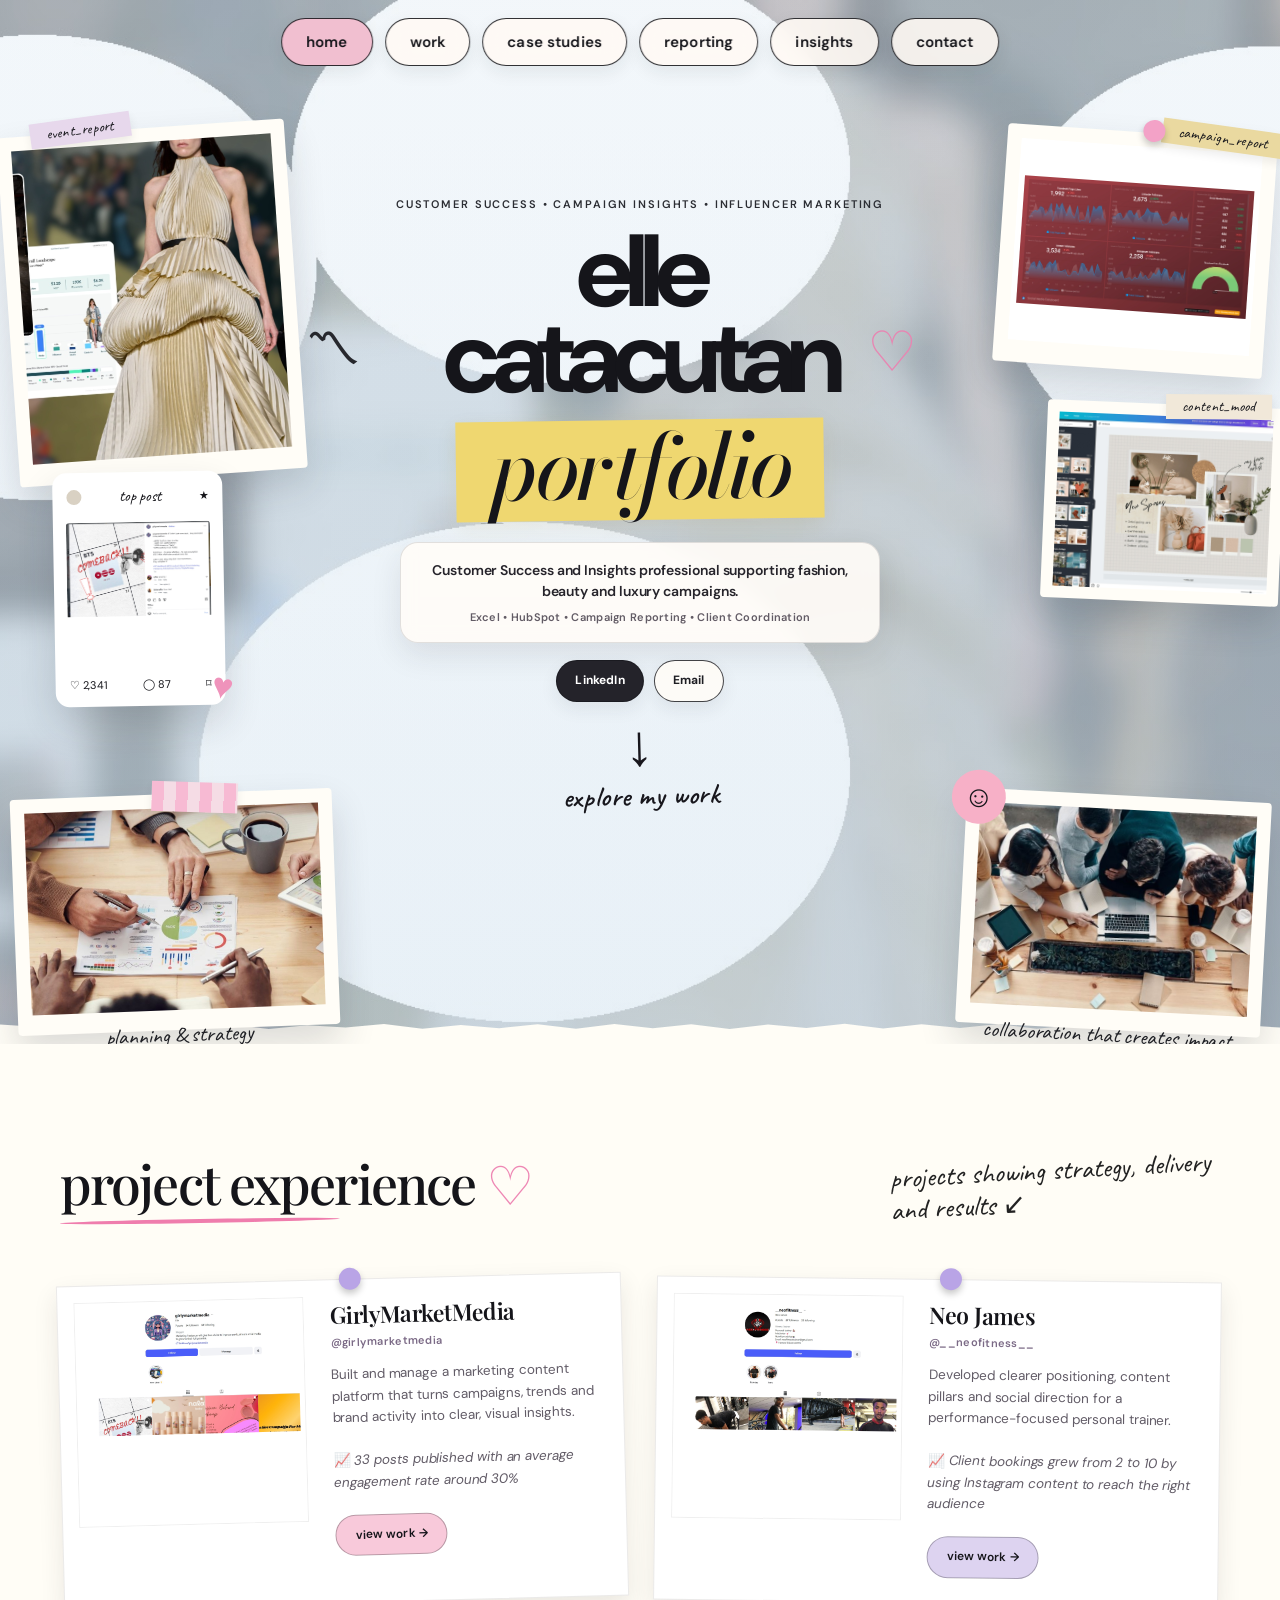
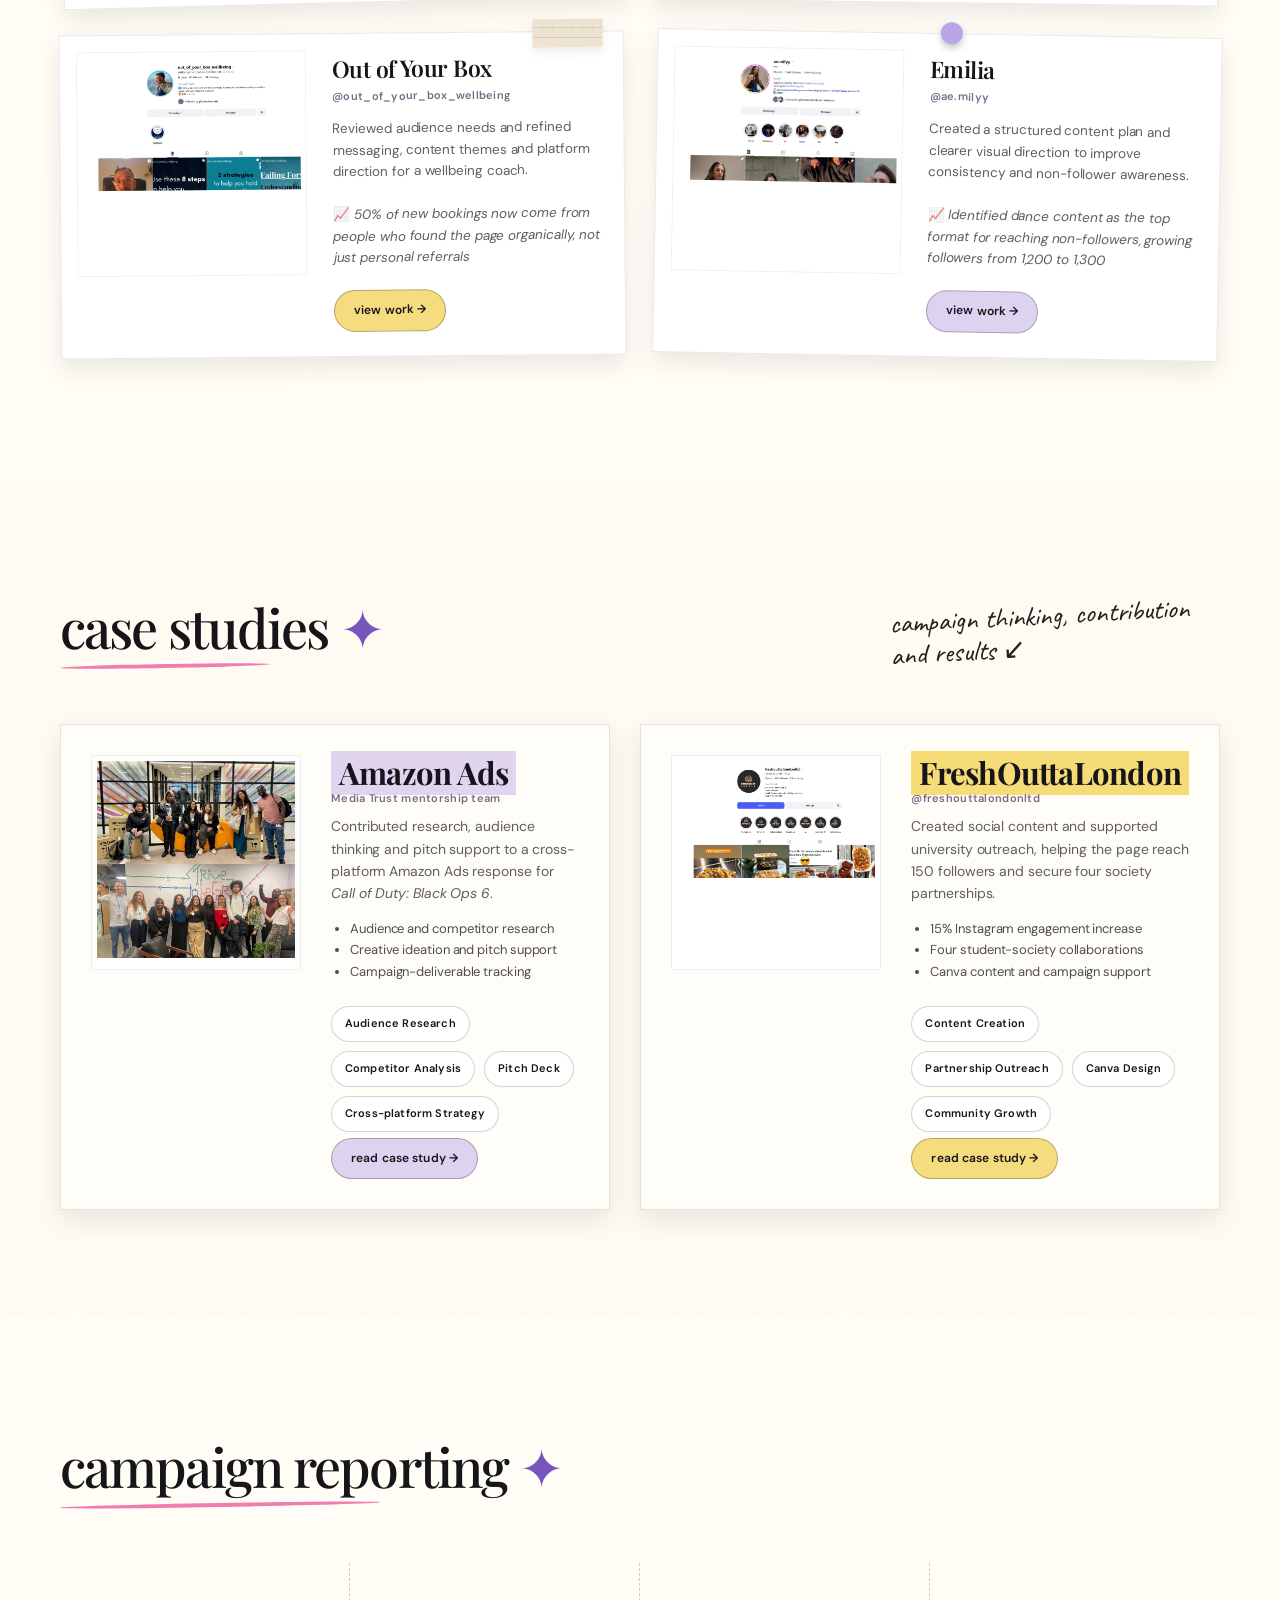
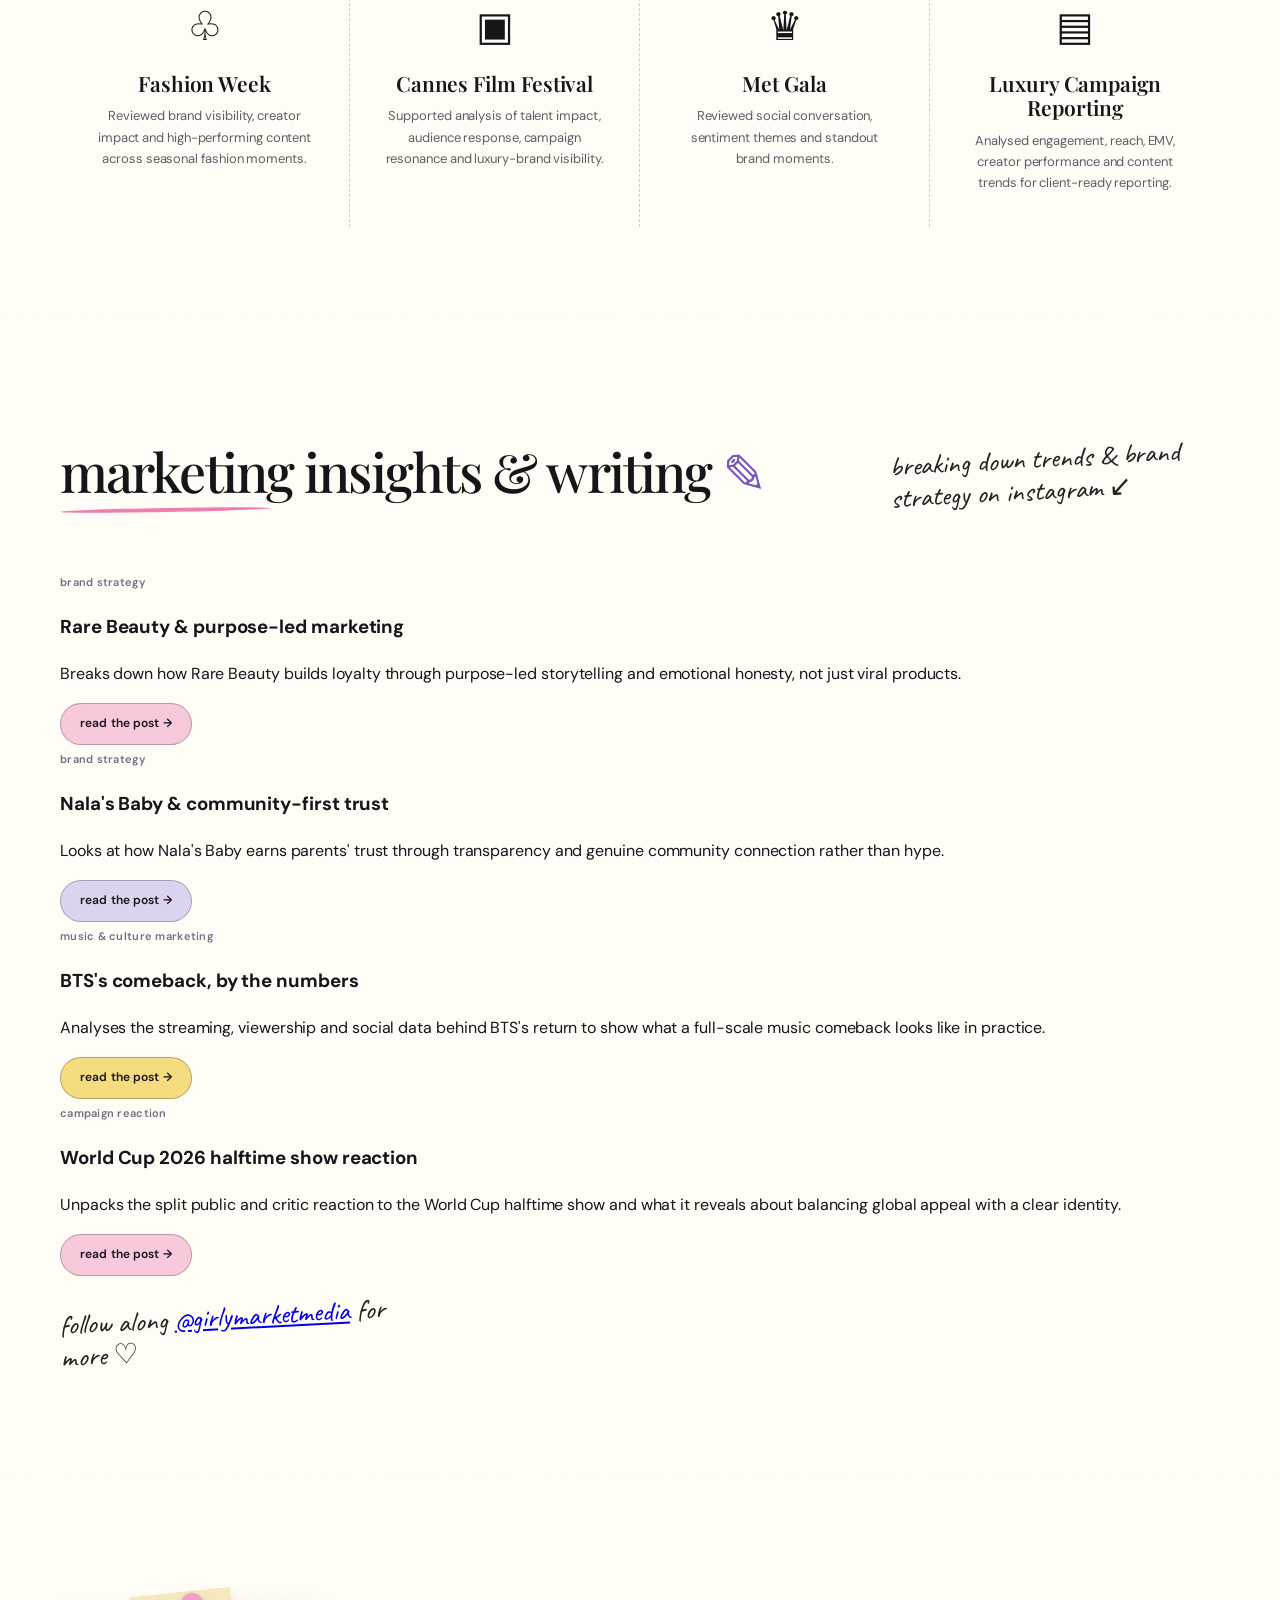
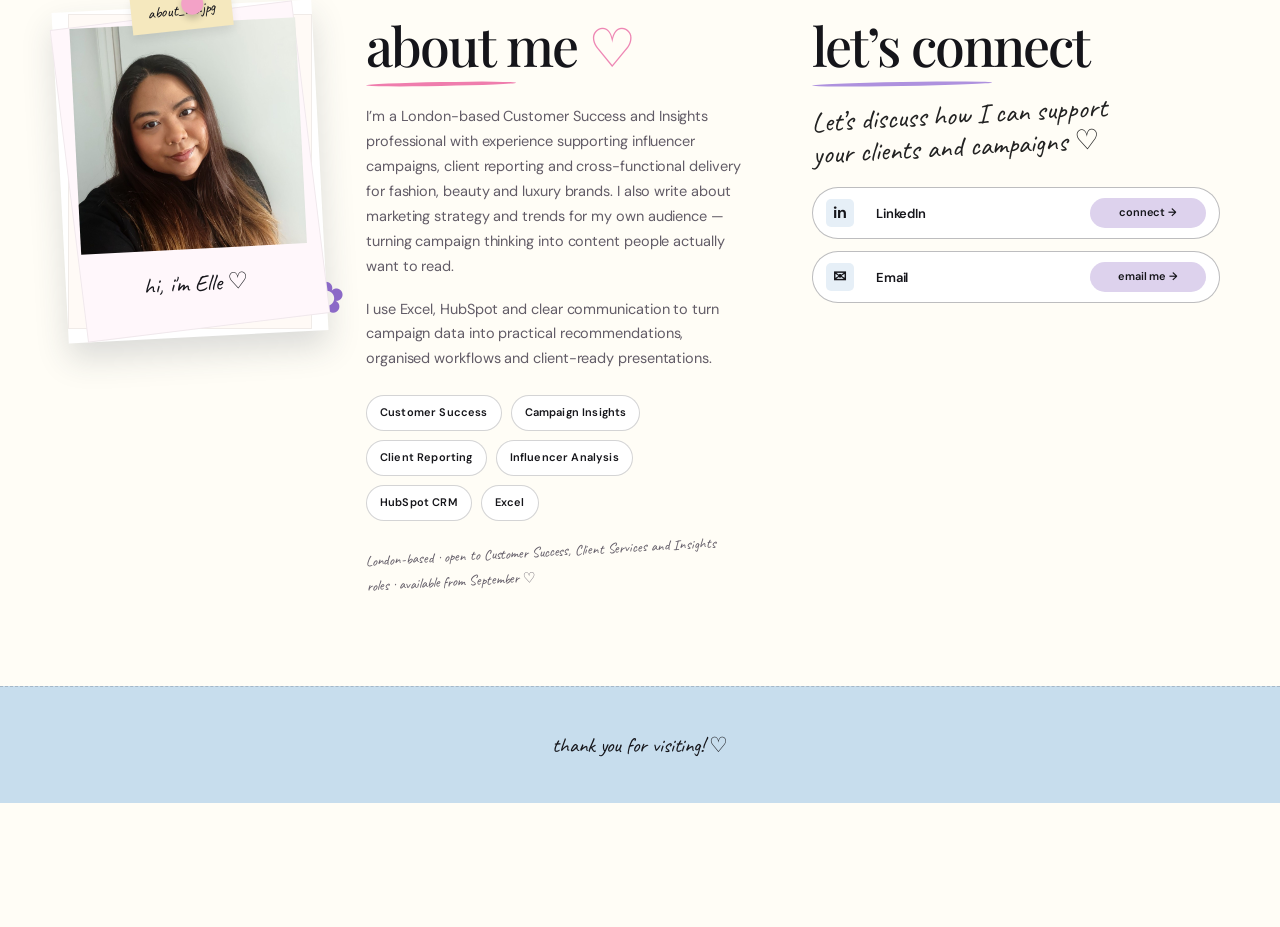
==== commit 3c4543c8: "Add files via upload" ====
--- a/index.html
+++ b/index.html
@@ -4,8 +4,8 @@
   <meta charset="utf-8">
   <meta name="viewport" content="width=device-width, initial-scale=1">
   <meta name="theme-color" content="#cfe4f5">
-  <meta name="description" content="Portfolio of Elle Catacutan: marketing, client success, campaign reporting and creator insights.">
-  <title>Elle Catacutan | Marketing Portfolio</title>
+  <meta name="description" content="Elle Catacutan — Customer Success &amp; Insights professional in London. Campaign reporting, influencer analysis and marketing strategy writing for fashion, beauty and luxury brands.">
+  <title>Elle Catacutan | Customer Success, Campaign Insights &amp; Influencer Marketing</title>
   <link rel="icon" href="assets/favicon.svg" type="image/svg+xml">
 
   <link rel="preconnect" href="https://fonts.googleapis.com">
@@ -24,6 +24,7 @@
       <a href="#work">work</a>
       <a href="#case-studies">case studies</a>
       <a href="#reporting">reporting</a>
+      <a href="#insights">insights</a>
       <a href="#contact">contact</a>
     </nav>
   </header>
@@ -77,8 +78,7 @@
             <p class="hero-skills">Excel • HubSpot • Campaign Reporting • Client Coordination</p>
           </div>
           <div class="hero-actions" aria-label="Key portfolio links">
-            <a class="hero-button hero-button-primary" href="Elle-Catacutan-CV.pdf" rel="noopener" download="Elle-Catacutan-CV.pdf">View CV</a>
-            <a class="hero-button" href="https://www.linkedin.com/in/ellecatacutan/" rel="noopener noreferrer">LinkedIn</a>
+            <a class="hero-button hero-button-primary" href="https://www.linkedin.com/in/ellecatacutan/" rel="noopener noreferrer">LinkedIn</a>
             <a class="hero-button" href="mailto:catacutanelleash18@gmail.com">Email</a>
           </div>
           <a class="explore" href="#work"><span>↓</span>explore my work</a>
@@ -104,6 +104,7 @@
             <div class="card-copy">
               <h3>GirlyMarketMedia</h3><p class="mini-label">@girlymarketmedia</p>
               <p>Built and manage a marketing content platform that turns campaigns, trends and brand activity into clear, visual insights.</p>
+              <p class="metric-note">📈 <em>33 posts published with an average engagement rate around 30%</em></p>
               <a class="pill-button pink" href="#gmm-modal" data-modal="gmm-modal" aria-haspopup="dialog" aria-controls="gmm-modal">view work →</a>
             </div>
           </article>
@@ -114,6 +115,7 @@
             <div class="card-copy">
               <h3>Neo James</h3><p class="mini-label">@__neofitness__</p>
               <p>Developed clearer positioning, content pillars and social direction for a performance-focused personal trainer.</p>
+              <p class="metric-note">📈 <em>Client bookings grew from 2 to 10 by using Instagram content to reach the right audience</em></p>
               <a class="pill-button lavender" href="#neo-modal" data-modal="neo-modal" aria-haspopup="dialog" aria-controls="neo-modal">view work →</a>
             </div>
           </article>
@@ -124,6 +126,7 @@
             <div class="card-copy">
               <h3>Out of Your Box</h3><p class="mini-label">@out_of_your_box_wellbeing</p>
               <p>Reviewed audience needs and refined messaging, content themes and platform direction for a wellbeing coach.</p>
+              <p class="metric-note">📈 <em>50% of new bookings now come from people who found the page organically, not just personal referrals</em></p>
               <a class="pill-button yellow" href="#box-modal" data-modal="box-modal" aria-haspopup="dialog" aria-controls="box-modal">view work →</a>
             </div>
           </article>
@@ -134,6 +137,7 @@
             <div class="card-copy">
               <h3>Emilia</h3><p class="mini-label">@ae.milyy</p>
               <p>Created a structured content plan and clearer visual direction to improve consistency and non-follower awareness.</p>
+              <p class="metric-note">📈 <em>Identified dance content as the top format for reaching non-followers, growing followers from 1,200 to 1,300</em></p>
               <a class="pill-button lavender" href="#emilia-modal" data-modal="emilia-modal" aria-haspopup="dialog" aria-controls="emilia-modal">view work →</a>
             </div>
           </article>
@@ -163,6 +167,12 @@
                 <li>Creative ideation and pitch support</li>
                 <li>Campaign-deliverable tracking</li>
               </ul>
+              <div class="about-tags case-tags">
+                <span>Audience Research</span>
+                <span>Competitor Analysis</span>
+                <span>Pitch Deck</span>
+                <span>Cross-platform Strategy</span>
+              </div>
               <a class="pill-button lavender" href="#amazon-modal" data-modal="amazon-modal" aria-haspopup="dialog" aria-controls="amazon-modal">read case study →</a>
             </div>
           </article>
@@ -177,6 +187,12 @@
                 <li>Four student-society collaborations</li>
                 <li>Canva content and campaign support</li>
               </ul>
+              <div class="about-tags case-tags">
+                <span>Content Creation</span>
+                <span>Partnership Outreach</span>
+                <span>Canva Design</span>
+                <span>Community Growth</span>
+              </div>
               <a class="pill-button yellow" href="#fresh-modal" data-modal="fresh-modal" aria-haspopup="dialog" aria-controls="fresh-modal">read case study →</a>
             </div>
           </article>
@@ -216,6 +232,47 @@
             <p>Analysed engagement, reach, EMV, creator performance and content trends for client-ready reporting.</p>
           </article>
         </div>
+      </div>
+      <div class="paper-tear"></div>
+    </section>
+
+    <section class="paper-section insights-section" id="insights">
+      <div class="section-shell">
+        <div class="section-heading">
+          <div>
+            <h2>marketing insights &amp; writing <span class="purple">✎</span></h2>
+            <div class="pink-scribble short"></div>
+          </div>
+          <p class="hand-note">breaking down trends &amp; brand strategy on instagram ↙</p>
+        </div>
+
+        <div class="insight-grid">
+          <article class="insight-card">
+            <span class="mini-label">brand strategy</span>
+            <h3>Rare Beauty &amp; purpose-led marketing</h3>
+            <p>Breaks down how Rare Beauty builds loyalty through purpose-led storytelling and emotional honesty, not just viral products.</p>
+            <a class="pill-button pink" href="https://www.instagram.com/p/DTiKOgIiNrB/?img_index=1" rel="noopener noreferrer" target="_blank">read the post →</a>
+          </article>
+          <article class="insight-card">
+            <span class="mini-label">brand strategy</span>
+            <h3>Nala's Baby &amp; community-first trust</h3>
+            <p>Looks at how Nala's Baby earns parents' trust through transparency and genuine community connection rather than hype.</p>
+            <a class="pill-button lavender" href="https://www.instagram.com/p/DTiL4jlgK7p/?img_index=1" rel="noopener noreferrer" target="_blank">read the post →</a>
+          </article>
+          <article class="insight-card">
+            <span class="mini-label">music &amp; culture marketing</span>
+            <h3>BTS's comeback, by the numbers</h3>
+            <p>Analyses the streaming, viewership and social data behind BTS's return to show what a full-scale music comeback looks like in practice.</p>
+            <a class="pill-button yellow" href="https://www.instagram.com/p/DWofZxTCH3-/?img_index=1" rel="noopener noreferrer" target="_blank">read the post →</a>
+          </article>
+          <article class="insight-card">
+            <span class="mini-label">campaign reaction</span>
+            <h3>World Cup 2026 halftime show reaction</h3>
+            <p>Unpacks the split public and critic reaction to the World Cup halftime show and what it reveals about balancing global appeal with a clear identity.</p>
+            <a class="pill-button pink" href="https://www.instagram.com/p/DbGfukgCHD0/?img_index=1" rel="noopener noreferrer" target="_blank">read the post →</a>
+          </article>
+        </div>
+        <p class="hand-note left-note insight-cta">follow along <a href="https://www.instagram.com/girlymarketmedia/" rel="noopener noreferrer" target="_blank">@girlymarketmedia</a> for more ♡</p>
       </div>
       <div class="paper-tear"></div>
     </section>
@@ -235,14 +292,17 @@
         <div class="about-copy">
           <h2>about me <span>♡</span></h2>
           <div class="pink-scribble tiny"></div>
-          <p>I’m a London-based Customer Success and Insights professional with experience supporting influencer campaigns, client reporting and cross-functional delivery for fashion, beauty and luxury brands.</p>
+          <p>I’m a London-based Customer Success and Insights professional with experience supporting influencer campaigns, client reporting and cross-functional delivery for fashion, beauty and luxury brands. I also write about marketing strategy and trends for my own audience — turning campaign thinking into content people actually want to read.</p>
           <p>I use Excel, HubSpot and clear communication to turn campaign data into practical recommendations, organised workflows and client-ready presentations.</p>
           <div class="about-tags">
             <span>Customer Success</span>
             <span>Campaign Insights</span>
             <span>Client Reporting</span>
-          </div>
-          <p class="hand-note left-note">open to Customer Success, Client Services and Insights roles ♡</p>
+            <span>Influencer Analysis</span>
+            <span>HubSpot CRM</span>
+            <span>Excel</span>
+          </div>
+          <p class="hand-note left-note">London-based · open to Customer Success, Client Services and Insights roles · available from September ♡</p>
         </div>
 
         <div class="contact-copy">
@@ -250,7 +310,6 @@
           <div class="purple-scribble"></div>
           <p class="hand-note left-note">Let’s discuss how I can support your clients and campaigns ♡</p>
           <a class="contact-row" href="https://www.linkedin.com/in/ellecatacutan/" rel="noopener noreferrer"><span>in</span><strong>LinkedIn</strong><em>connect →</em></a>
-          <a class="contact-row" href="Elle-Catacutan-CV.pdf" rel="noopener"><span>▤</span><strong>CV / Resume</strong><em>view →</em></a>
           <a class="contact-row" href="mailto:catacutanelleash18@gmail.com"><span>✉</span><strong>Email</strong><em>email me →</em></a>
         </div>
       </div>
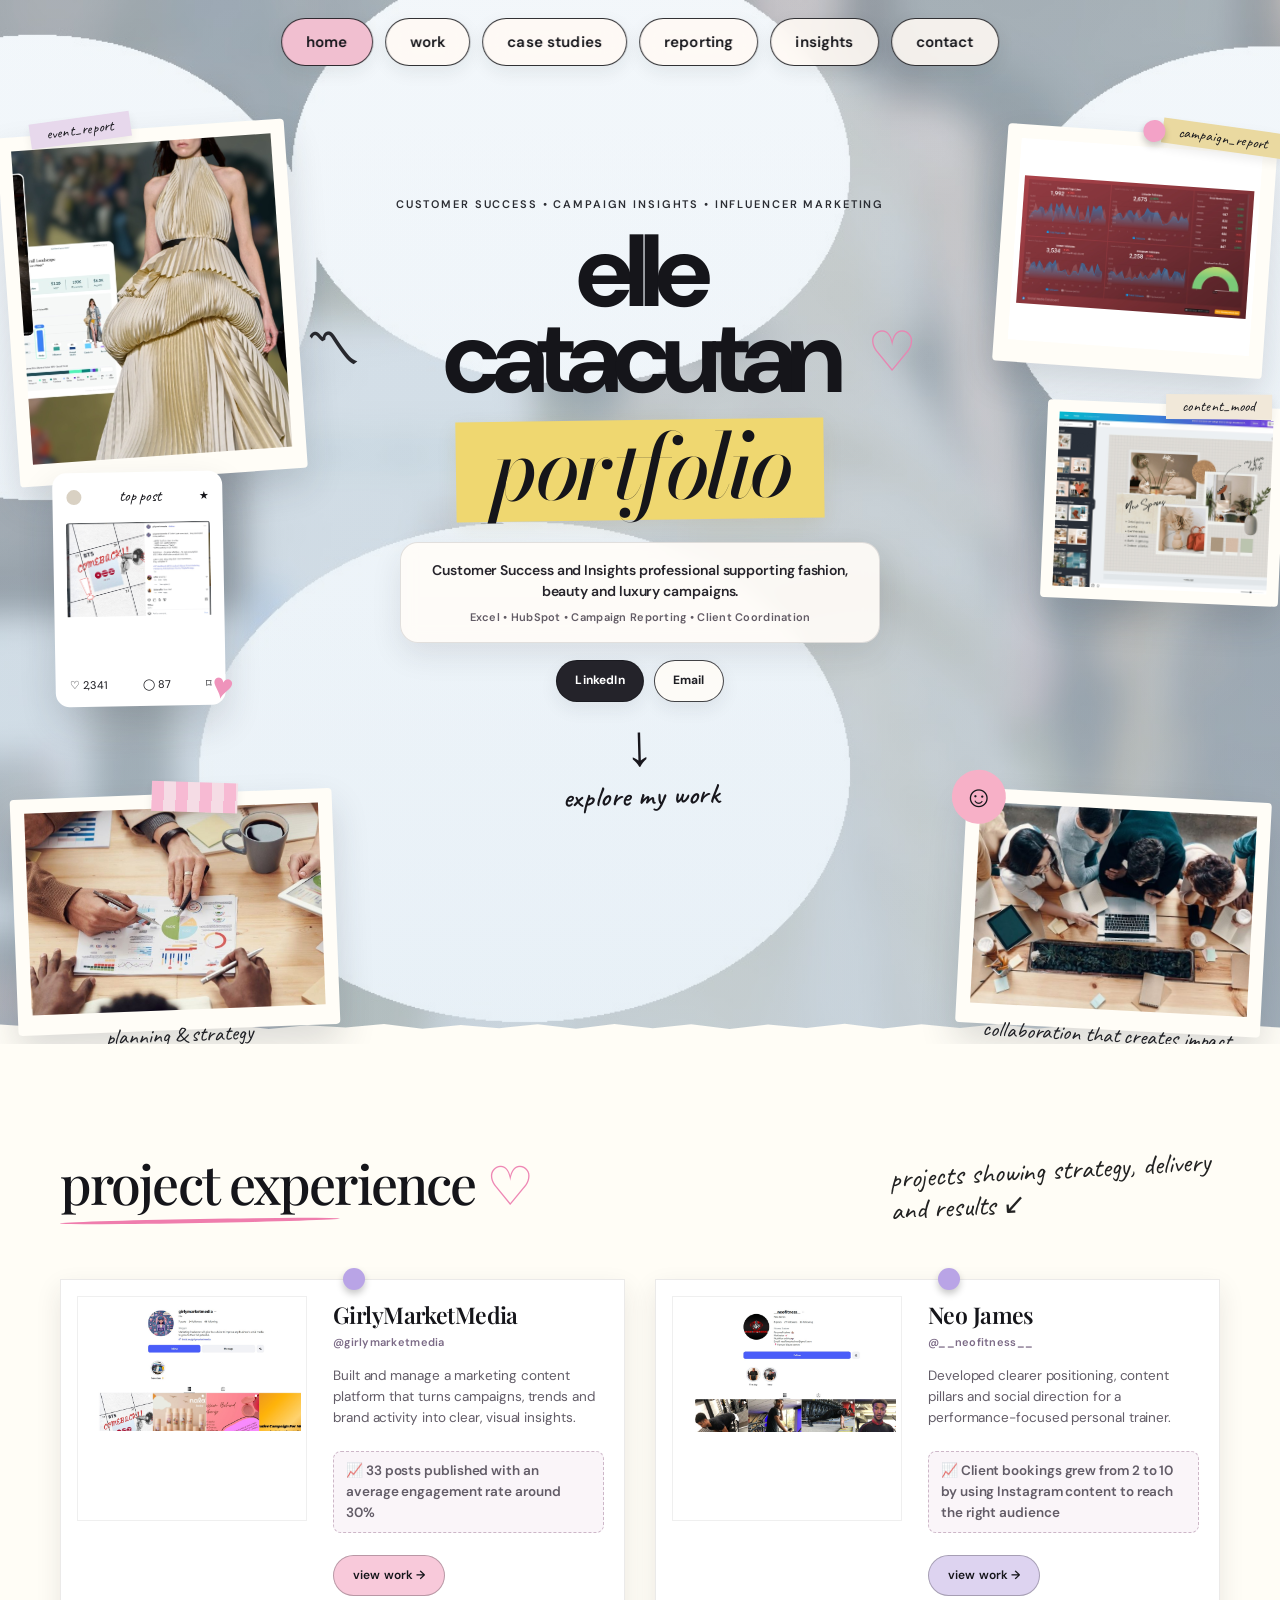
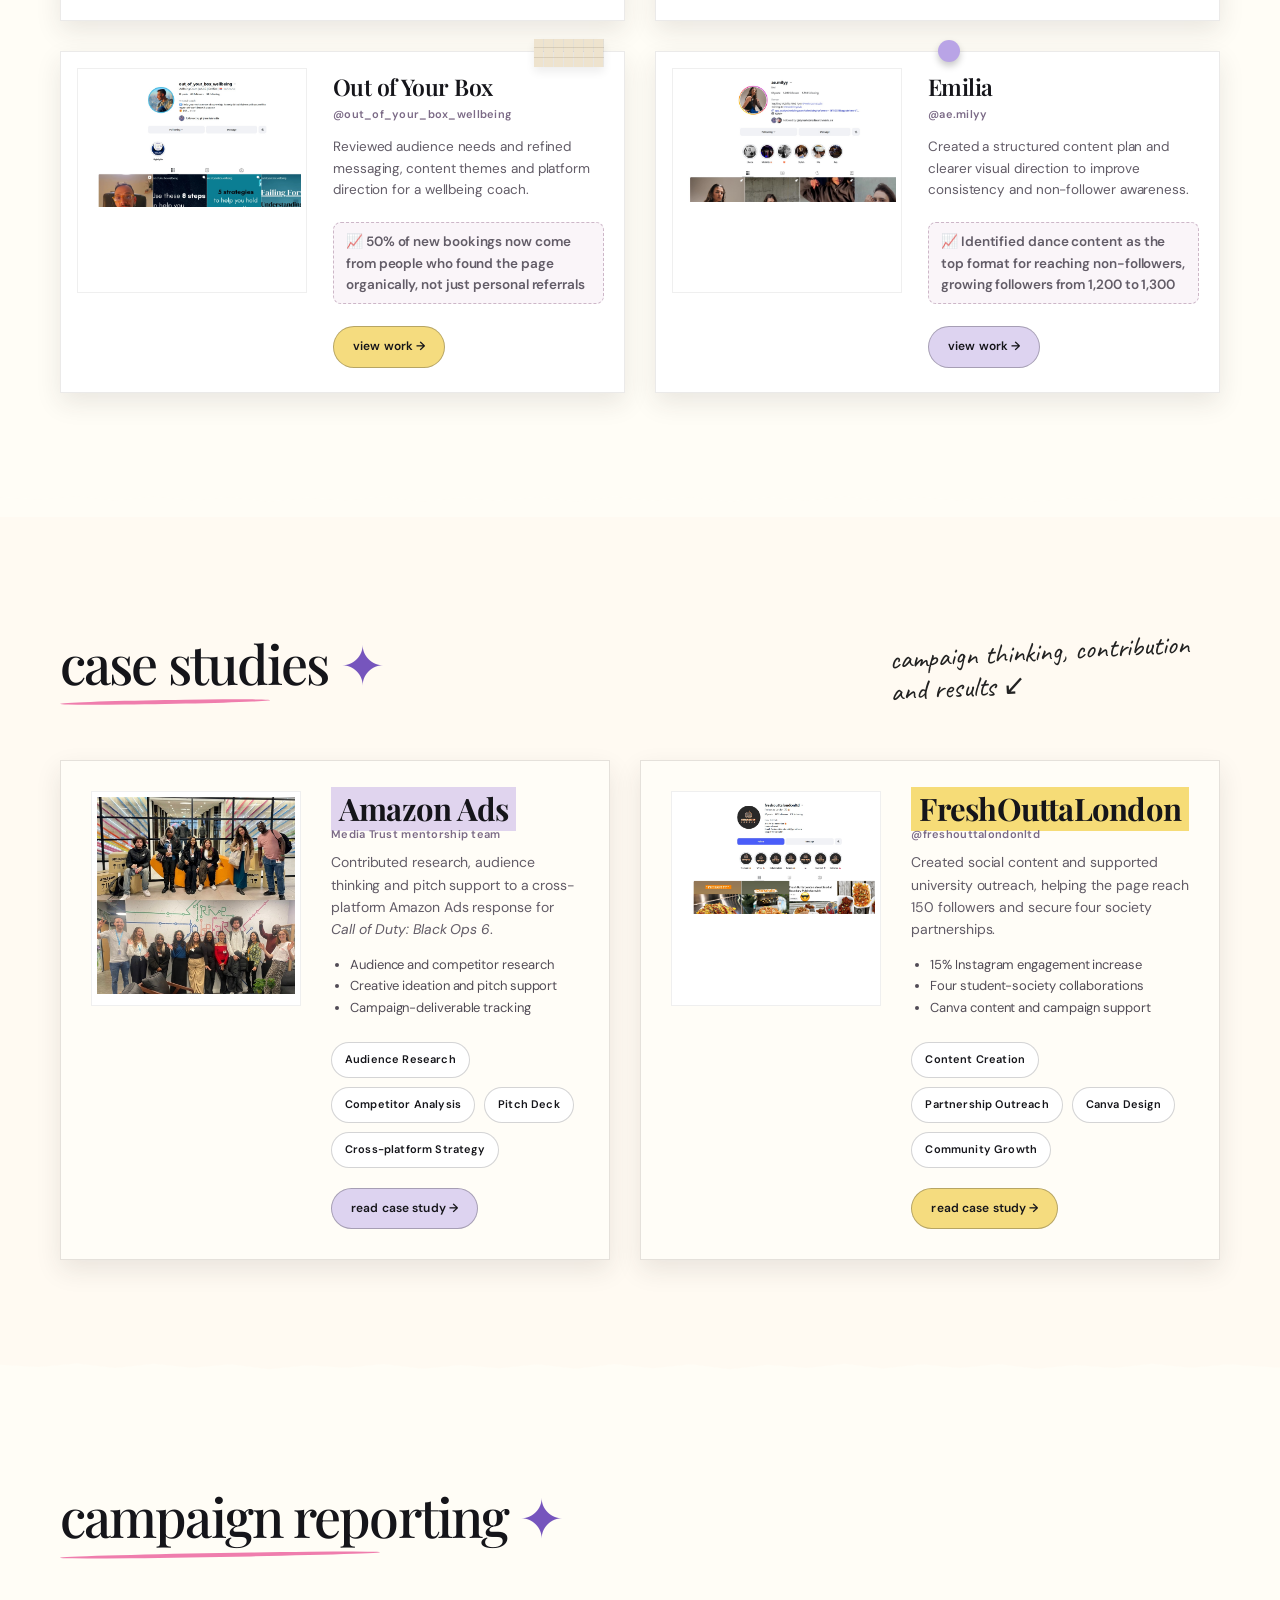
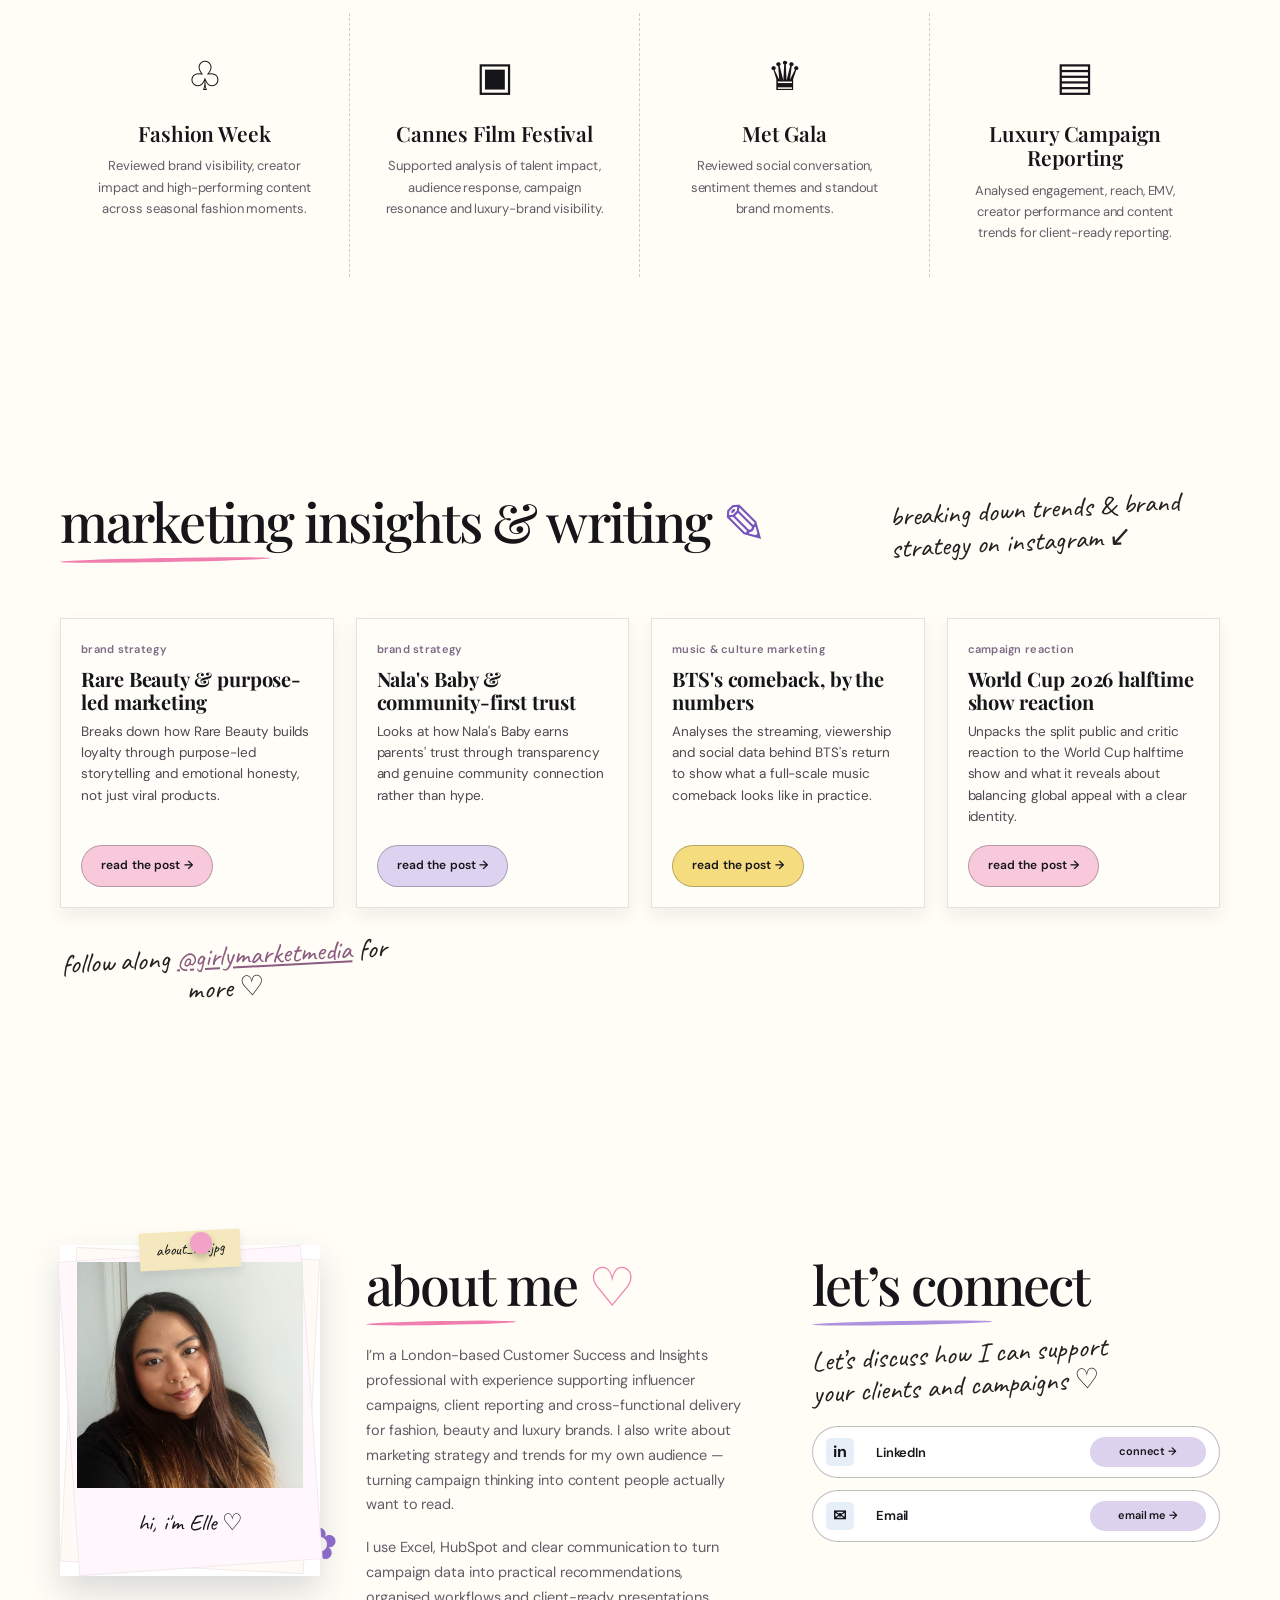
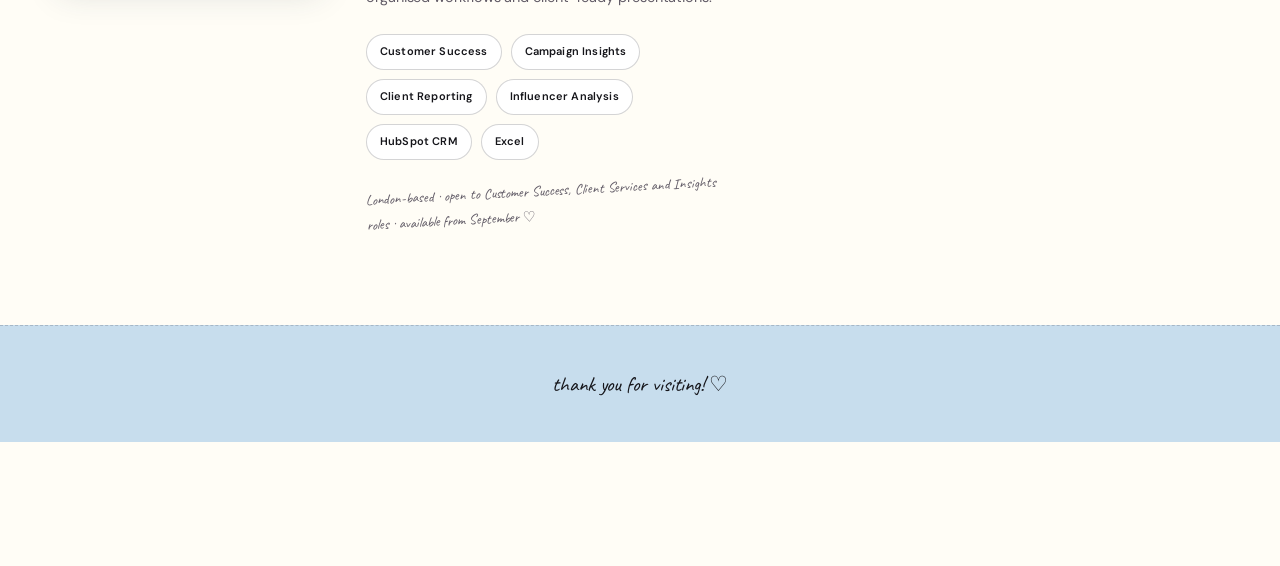
==== commit bf595496: "Add files via upload" ====
--- a/index.html
+++ b/index.html
@@ -89,7 +89,7 @@
 
     <section class="paper-section" id="work">
       <div class="section-shell">
-        <div class="section-heading">
+        <div class="section-heading reveal">
           <div>
             <h2>project experience <span>♡</span></h2>
             <div class="pink-scribble"></div>
@@ -98,7 +98,7 @@
         </div>
 
         <div class="project-grid">
-          <article class="scrap-card">
+          <article class="scrap-card reveal">
             <span class="pin pin-lilac"></span>
             <img src="assets/girlymarketmedia.jpg" alt="GirlyMarketMedia project visual">
             <div class="card-copy">
@@ -109,7 +109,7 @@
             </div>
           </article>
 
-          <article class="scrap-card">
+          <article class="scrap-card reveal">
             <span class="pin pin-lilac"></span>
             <img src="assets/neo-james.jpg" alt="Neo James fitness brand direction">
             <div class="card-copy">
@@ -120,7 +120,7 @@
             </div>
           </article>
 
-          <article class="scrap-card">
+          <article class="scrap-card reveal">
             <span class="tape mini-grid-tape"></span>
             <img src="assets/out-of-your-box.jpg" alt="Out of Your Box wellbeing content project">
             <div class="card-copy">
@@ -131,7 +131,7 @@
             </div>
           </article>
 
-          <article class="scrap-card">
+          <article class="scrap-card reveal">
             <span class="pin pin-lilac"></span>
             <img src="assets/emilia.jpg" alt="Emilia content and visual identity project">
             <div class="card-copy">
@@ -148,7 +148,7 @@
 
     <section class="paper-section case-section" id="case-studies">
       <div class="section-shell">
-        <div class="section-heading">
+        <div class="section-heading reveal">
           <div>
             <h2>case studies <span class="purple">✦</span></h2>
             <div class="pink-scribble short"></div>
@@ -157,7 +157,7 @@
         </div>
 
         <div class="case-grid">
-          <article class="case-card">
+          <article class="case-card reveal">
             <img src="assets/amazon-ads.jpg" alt="Amazon Ads campaign challenge">
             <div>
               <h3><span class="highlight lavender-highlight">Amazon Ads</span></h3><p class="mini-label">Media Trust mentorship team</p>
@@ -177,7 +177,7 @@
             </div>
           </article>
 
-          <article class="case-card">
+          <article class="case-card reveal">
             <img src="assets/freshouttalondon.jpg" alt="FreshOuttaLondon student campaign">
             <div>
               <h3><span class="highlight yellow-highlight">FreshOuttaLondon</span></h3><p class="mini-label">@freshouttalondonltd</p>
@@ -203,7 +203,7 @@
 
     <section class="paper-section reporting-section" id="reporting">
       <div class="section-shell">
-        <div class="section-heading simple">
+        <div class="section-heading simple reveal">
           <div>
             <h2>campaign reporting <span class="purple">✦</span></h2>
             <div class="pink-scribble report-line"></div>
@@ -238,7 +238,7 @@
 
     <section class="paper-section insights-section" id="insights">
       <div class="section-shell">
-        <div class="section-heading">
+        <div class="section-heading reveal">
           <div>
             <h2>marketing insights &amp; writing <span class="purple">✎</span></h2>
             <div class="pink-scribble short"></div>
@@ -247,25 +247,25 @@
         </div>
 
         <div class="insight-grid">
-          <article class="insight-card">
+          <article class="insight-card reveal">
             <span class="mini-label">brand strategy</span>
             <h3>Rare Beauty &amp; purpose-led marketing</h3>
             <p>Breaks down how Rare Beauty builds loyalty through purpose-led storytelling and emotional honesty, not just viral products.</p>
             <a class="pill-button pink" href="https://www.instagram.com/p/DTiKOgIiNrB/?img_index=1" rel="noopener noreferrer" target="_blank">read the post →</a>
           </article>
-          <article class="insight-card">
+          <article class="insight-card reveal">
             <span class="mini-label">brand strategy</span>
             <h3>Nala's Baby &amp; community-first trust</h3>
             <p>Looks at how Nala's Baby earns parents' trust through transparency and genuine community connection rather than hype.</p>
             <a class="pill-button lavender" href="https://www.instagram.com/p/DTiL4jlgK7p/?img_index=1" rel="noopener noreferrer" target="_blank">read the post →</a>
           </article>
-          <article class="insight-card">
+          <article class="insight-card reveal">
             <span class="mini-label">music &amp; culture marketing</span>
             <h3>BTS's comeback, by the numbers</h3>
             <p>Analyses the streaming, viewership and social data behind BTS's return to show what a full-scale music comeback looks like in practice.</p>
             <a class="pill-button yellow" href="https://www.instagram.com/p/DWofZxTCH3-/?img_index=1" rel="noopener noreferrer" target="_blank">read the post →</a>
           </article>
-          <article class="insight-card">
+          <article class="insight-card reveal">
             <span class="mini-label">campaign reaction</span>
             <h3>World Cup 2026 halftime show reaction</h3>
             <p>Unpacks the split public and critic reaction to the World Cup halftime show and what it reveals about balancing global appeal with a clear identity.</p>
@@ -279,7 +279,7 @@
 
     <section class="paper-section about-contact" id="contact">
       <div class="section-shell about-grid">
-        <div class="about-photo">
+        <div class="about-photo reveal">
           <span class="pin pin-pink"></span>
           <span class="about-tape">about_me.jpg</span>
           <span class="paper-layer layer-one" aria-hidden="true"></span>
@@ -289,7 +289,7 @@
           <p class="photo-caption">hi, i'm Elle ♡</p>
         </div>
 
-        <div class="about-copy">
+        <div class="about-copy reveal">
           <h2>about me <span>♡</span></h2>
           <div class="pink-scribble tiny"></div>
           <p>I’m a London-based Customer Success and Insights professional with experience supporting influencer campaigns, client reporting and cross-functional delivery for fashion, beauty and luxury brands. I also write about marketing strategy and trends for my own audience — turning campaign thinking into content people actually want to read.</p>
@@ -305,7 +305,7 @@
           <p class="hand-note left-note">London-based · open to Customer Success, Client Services and Insights roles · available from September ♡</p>
         </div>
 
-        <div class="contact-copy">
+        <div class="contact-copy reveal">
           <h2>let’s connect</h2>
           <div class="purple-scribble"></div>
           <p class="hand-note left-note">Let’s discuss how I can support your clients and campaigns ♡</p>
--- a/styles.css
+++ b/styles.css
@@ -1,4 +1,3 @@
-
 :root{
   --ink:#15151a;
   --sky:#cfe5f6;
@@ -1940,3 +1939,159 @@
     padding:10px 18px;
   }
 }
+
+
+/* ===== Additions: metric notes, skill tags on case studies, insights section ===== */
+.metric-note{
+  margin:0 0 16px;
+  padding:8px 12px;
+  border:1px dashed rgba(139,91,128,.4);
+  border-radius:8px;
+  background:#faf5f9;
+  color:#8b5b80;
+  font-size:12px;
+  font-weight:600;
+  line-height:1.4;
+}
+.metric-note em{
+  font-style:normal;
+}
+
+.case-tags{
+  margin:0 0 20px;
+}
+
+.insight-grid{
+  display:grid;
+  grid-template-columns:repeat(4,1fr);
+  gap:22px;
+}
+.insight-card{
+  position:relative;
+  display:flex;
+  flex-direction:column;
+  padding:22px 20px 20px;
+  background:#fffdf7;
+  border:1px solid rgba(70,58,50,.14);
+  box-shadow:0 8px 16px rgba(70,58,50,.08);
+  transition:transform .25s ease,box-shadow .25s ease;
+}
+.insight-card:nth-child(1){transform:rotate(-1deg)}
+.insight-card:nth-child(2){transform:rotate(.6deg)}
+.insight-card:nth-child(3){transform:rotate(-.4deg)}
+.insight-card:nth-child(4){transform:rotate(.9deg)}
+.insight-card:hover{transform:translateY(-6px) rotate(0);box-shadow:0 16px 28px rgba(70,58,50,.14)}
+.insight-card .pill-button{
+  margin-top:auto;
+  align-self:flex-start;
+}
+.insight-card .mini-label{
+  margin:0 0 8px !important;
+}
+.insight-card h3{
+  margin:0 0 8px;
+  font-family:"Playfair Display",Georgia,serif;
+  font-size:20px;
+  line-height:1.15;
+}
+.insight-card p{
+  margin:0 0 18px;
+  color:#4d4850;
+  font-size:13.5px;
+  line-height:1.58;
+}
+.insight-cta{
+  margin-top:32px;
+  text-align:center;
+}
+.insight-cta a{
+  color:#8b5b80;
+}
+
+@media(max-width:1200px){
+  .insight-grid{
+    grid-template-columns:1fr 1fr;
+  }
+}
+@media(max-width:720px){
+  .insight-grid{
+    grid-template-columns:1fr;
+  }
+}
+
+
+/* ===== Interactive layer: scroll reveal, cursor trail, gentle scroll-snap ===== */
+html{
+  scroll-snap-type: y proximity;
+}
+main > section{
+  scroll-snap-align: start;
+}
+
+.reveal{
+  opacity:0;
+  transform:translateY(26px);
+  transition:opacity .7s ease, transform .7s ease;
+  transition-delay:var(--reveal-delay, 0ms);
+}
+.reveal.is-visible{
+  opacity:1;
+  transform:translateY(0);
+}
+.project-grid .reveal:nth-child(1),
+.case-grid .reveal:nth-child(1),
+.insight-grid .reveal:nth-child(1){ --reveal-delay:0ms; }
+.project-grid .reveal:nth-child(2),
+.case-grid .reveal:nth-child(2),
+.insight-grid .reveal:nth-child(2){ --reveal-delay:90ms; }
+.project-grid .reveal:nth-child(3),
+.insight-grid .reveal:nth-child(3){ --reveal-delay:180ms; }
+.project-grid .reveal:nth-child(4),
+.insight-grid .reveal:nth-child(4){ --reveal-delay:270ms; }
+
+/* cursor trail — desktop, fine-pointer only */
+.cursor-glow{
+  position:fixed;
+  top:0;
+  left:0;
+  width:22px;
+  height:22px;
+  border-radius:50%;
+  background:radial-gradient(circle,rgba(245,169,199,.6),rgba(245,169,199,0) 72%);
+  pointer-events:none;
+  z-index:9999;
+  transform:translate(-100px,-100px);
+  will-change:transform;
+}
+.cursor-glow.trail{
+  width:54px;
+  height:54px;
+  background:radial-gradient(circle,rgba(184,164,223,.30),rgba(184,164,223,0) 72%);
+}
+@media(hover:none),(pointer:coarse){
+  .cursor-glow{ display:none !important; }
+}
+@media(prefers-reduced-motion:reduce){
+  html{ scroll-snap-type:none; }
+  .reveal{ opacity:1 !important; transform:none !important; transition:none !important; }
+  .cursor-glow{ display:none !important; }
+}
+
+/* hover polish — cards lean in without hiding any content */
+.case-card{
+  transition:transform .3s ease, box-shadow .3s ease;
+}
+.case-card:hover{
+  transform:translateY(-6px);
+  box-shadow:0 18px 34px rgba(70,58,50,.18);
+}
+.scrap-card .pill-button,
+.case-card .pill-button,
+.insight-card .pill-button{
+  transition:transform .25s ease;
+}
+.scrap-card:hover .pill-button,
+.case-card:hover .pill-button,
+.insight-card:hover .pill-button{
+  transform:translateX(4px);
+}
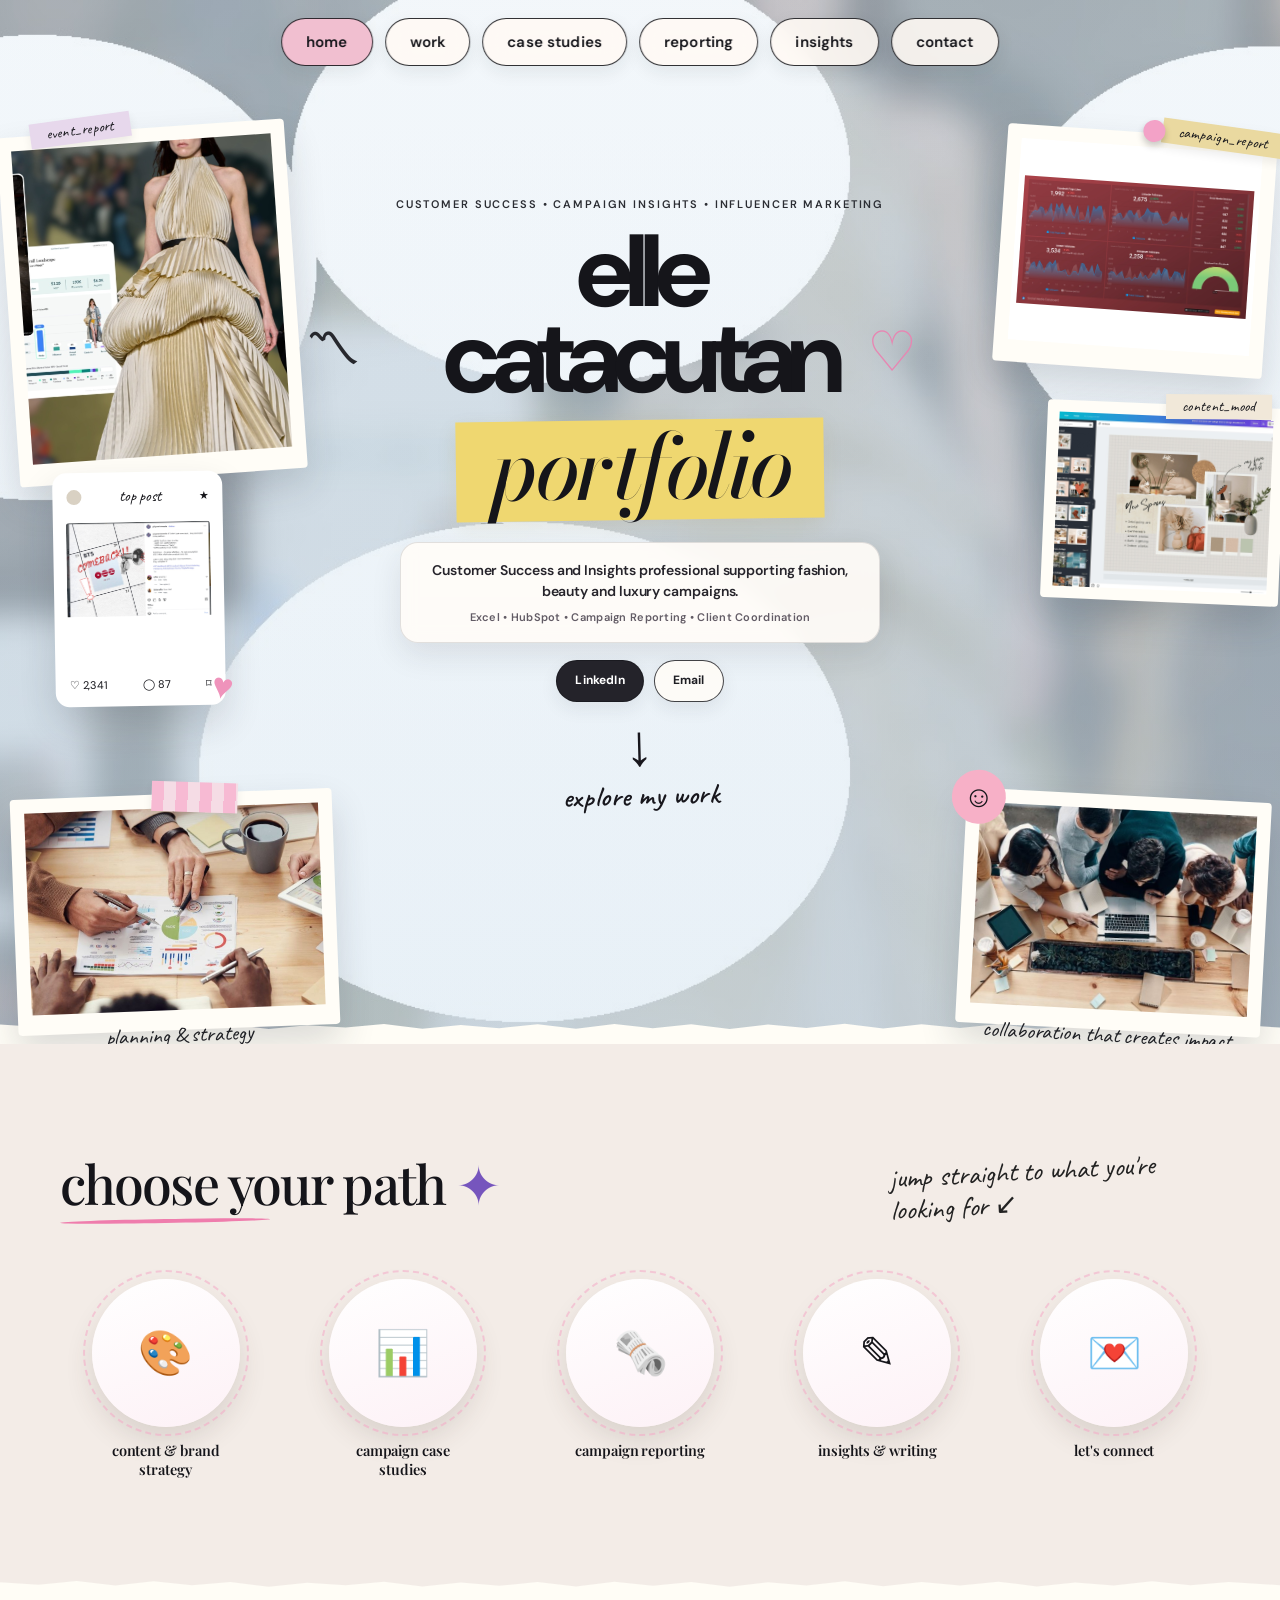
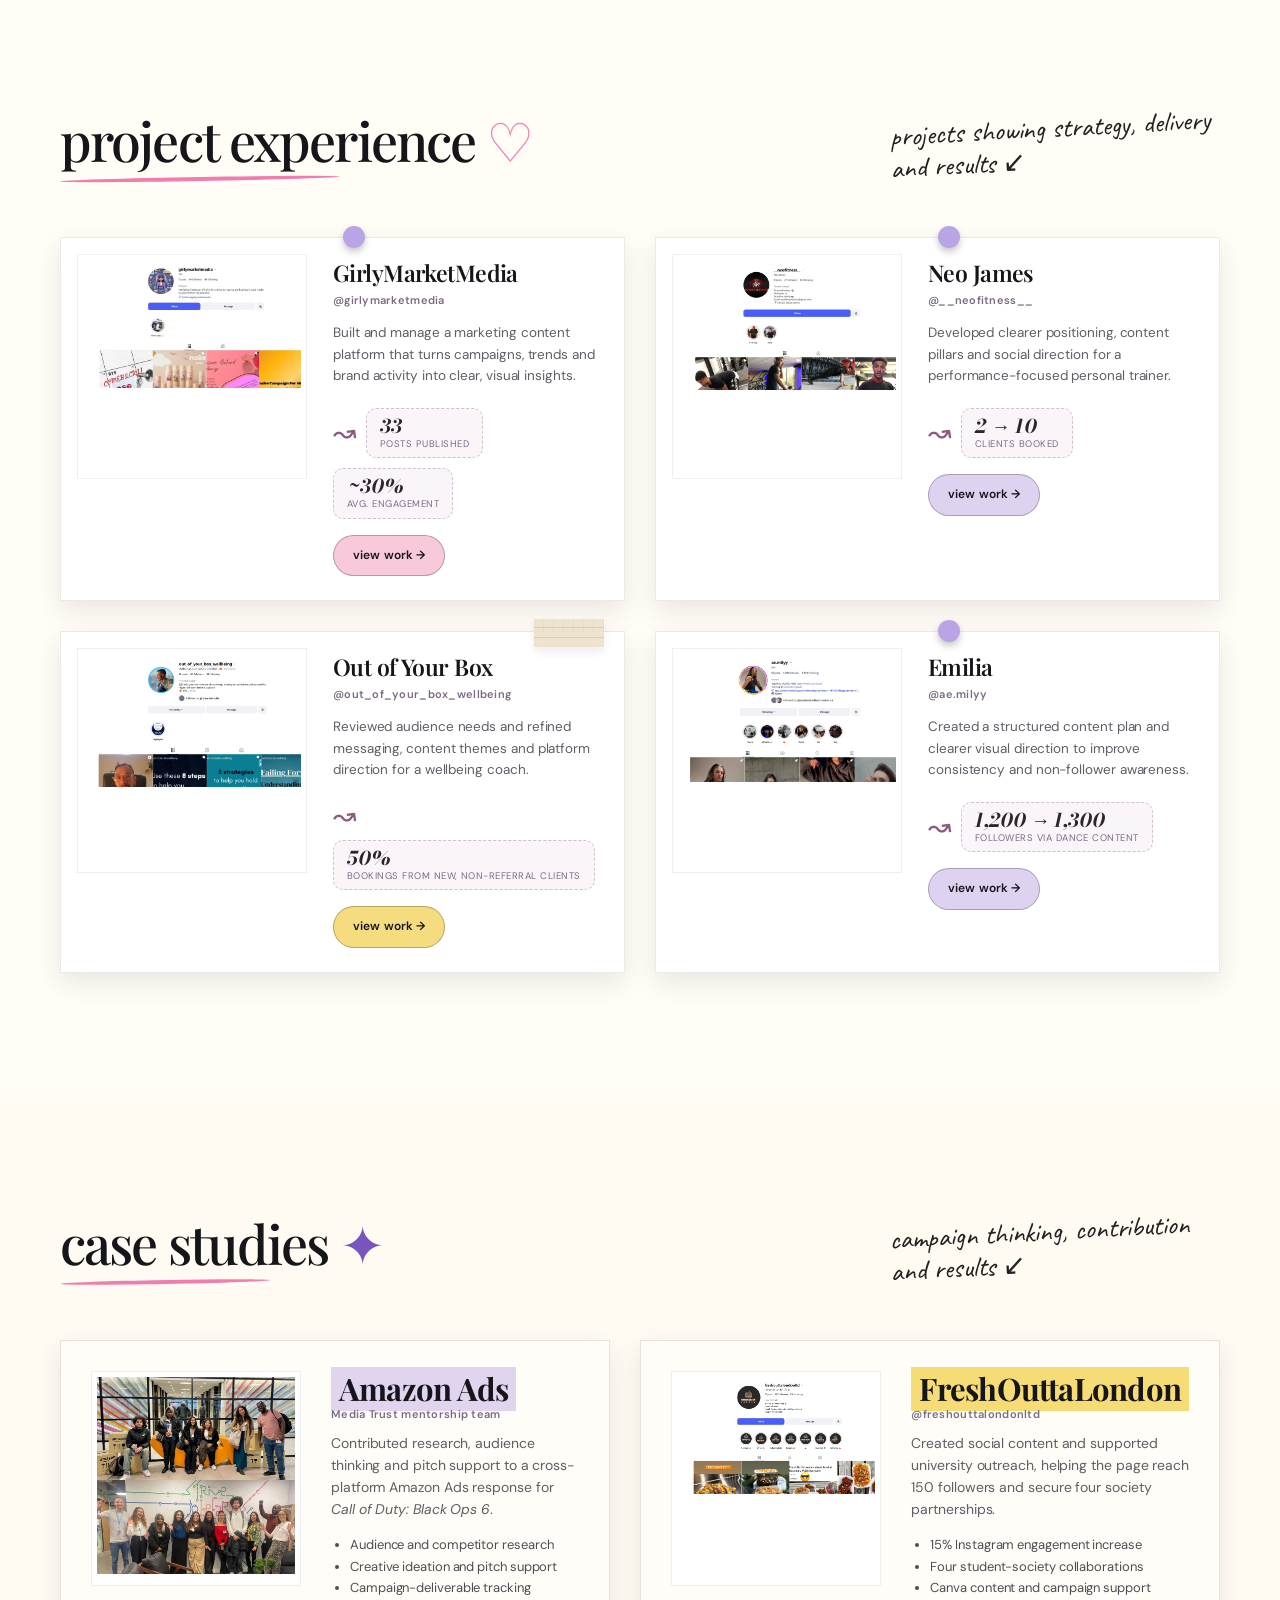
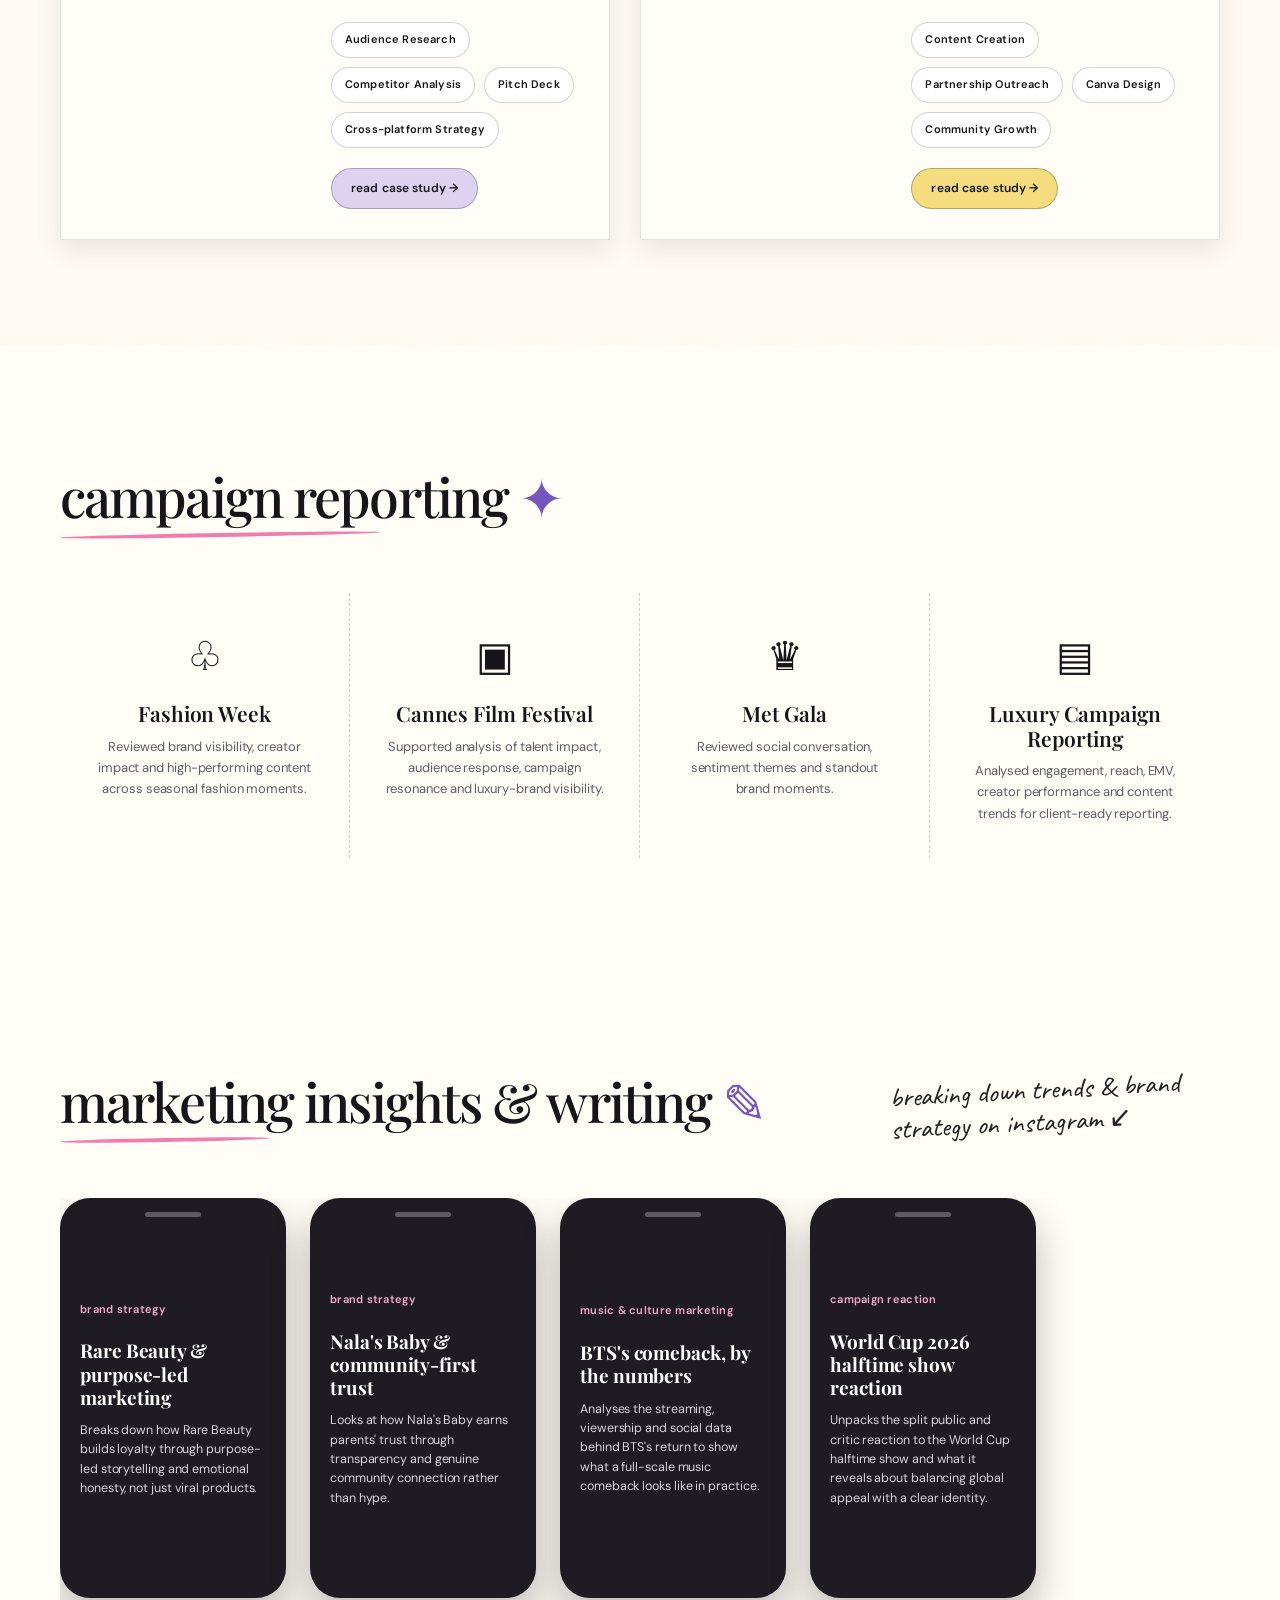
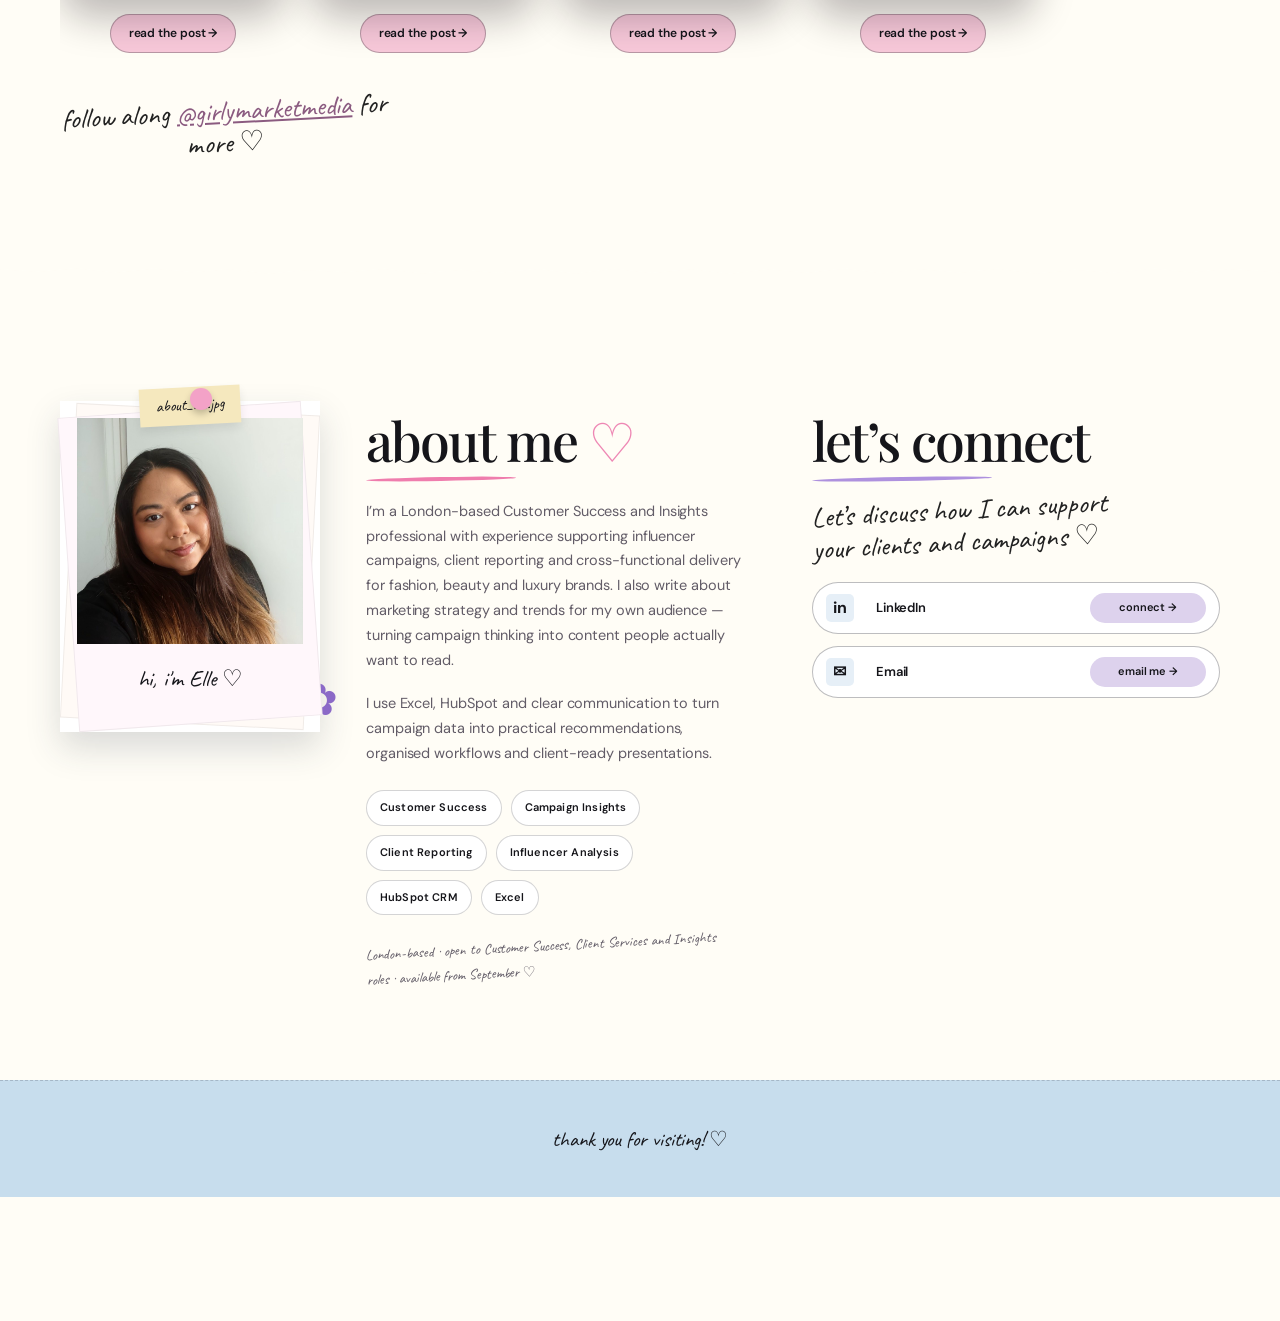
==== commit a36b0d2e: "Add files via upload" ====
--- a/index.html
+++ b/index.html
@@ -87,6 +87,42 @@
       <div class="torn-edge"></div>
     </section>
 
+    <section class="paper-section choose-path-section" id="choose-path">
+      <div class="section-shell">
+        <div class="section-heading reveal">
+          <div>
+            <h2>choose your path <span class="purple">✦</span></h2>
+            <div class="pink-scribble short"></div>
+          </div>
+          <p class="hand-note">jump straight to what you're looking for ↙</p>
+        </div>
+
+        <div class="path-grid">
+          <a class="path-card reveal" href="#work">
+            <span class="path-avatar">🎨</span>
+            <span class="path-label">content &amp; brand strategy</span>
+          </a>
+          <a class="path-card reveal" href="#case-studies">
+            <span class="path-avatar">📊</span>
+            <span class="path-label">campaign case studies</span>
+          </a>
+          <a class="path-card reveal" href="#reporting">
+            <span class="path-avatar">🗞️</span>
+            <span class="path-label">campaign reporting</span>
+          </a>
+          <a class="path-card reveal" href="#insights">
+            <span class="path-avatar">✎</span>
+            <span class="path-label">insights &amp; writing</span>
+          </a>
+          <a class="path-card reveal" href="#contact">
+            <span class="path-avatar">💌</span>
+            <span class="path-label">let's connect</span>
+          </a>
+        </div>
+      </div>
+      <div class="paper-tear"></div>
+    </section>
+
     <section class="paper-section" id="work">
       <div class="section-shell">
         <div class="section-heading reveal">
@@ -104,7 +140,11 @@
             <div class="card-copy">
               <h3>GirlyMarketMedia</h3><p class="mini-label">@girlymarketmedia</p>
               <p>Built and manage a marketing content platform that turns campaigns, trends and brand activity into clear, visual insights.</p>
-              <p class="metric-note">📈 <em>33 posts published with an average engagement rate around 30%</em></p>
+              <div class="stat-flag">
+                <span class="stat-arrow">↝</span>
+                <div class="stat-chip"><strong>33</strong><span>posts published</span></div>
+                <div class="stat-chip"><strong>~30%</strong><span>avg. engagement</span></div>
+              </div>
               <a class="pill-button pink" href="#gmm-modal" data-modal="gmm-modal" aria-haspopup="dialog" aria-controls="gmm-modal">view work →</a>
             </div>
           </article>
@@ -115,7 +155,10 @@
             <div class="card-copy">
               <h3>Neo James</h3><p class="mini-label">@__neofitness__</p>
               <p>Developed clearer positioning, content pillars and social direction for a performance-focused personal trainer.</p>
-              <p class="metric-note">📈 <em>Client bookings grew from 2 to 10 by using Instagram content to reach the right audience</em></p>
+              <div class="stat-flag">
+                <span class="stat-arrow">↝</span>
+                <div class="stat-chip"><strong>2 → 10</strong><span>clients booked</span></div>
+              </div>
               <a class="pill-button lavender" href="#neo-modal" data-modal="neo-modal" aria-haspopup="dialog" aria-controls="neo-modal">view work →</a>
             </div>
           </article>
@@ -126,7 +169,10 @@
             <div class="card-copy">
               <h3>Out of Your Box</h3><p class="mini-label">@out_of_your_box_wellbeing</p>
               <p>Reviewed audience needs and refined messaging, content themes and platform direction for a wellbeing coach.</p>
-              <p class="metric-note">📈 <em>50% of new bookings now come from people who found the page organically, not just personal referrals</em></p>
+              <div class="stat-flag">
+                <span class="stat-arrow">↝</span>
+                <div class="stat-chip"><strong>50%</strong><span>bookings from new, non-referral clients</span></div>
+              </div>
               <a class="pill-button yellow" href="#box-modal" data-modal="box-modal" aria-haspopup="dialog" aria-controls="box-modal">view work →</a>
             </div>
           </article>
@@ -137,7 +183,10 @@
             <div class="card-copy">
               <h3>Emilia</h3><p class="mini-label">@ae.milyy</p>
               <p>Created a structured content plan and clearer visual direction to improve consistency and non-follower awareness.</p>
-              <p class="metric-note">📈 <em>Identified dance content as the top format for reaching non-followers, growing followers from 1,200 to 1,300</em></p>
+              <div class="stat-flag">
+                <span class="stat-arrow">↝</span>
+                <div class="stat-chip"><strong>1,200 → 1,300</strong><span>followers via dance content</span></div>
+              </div>
               <a class="pill-button lavender" href="#emilia-modal" data-modal="emilia-modal" aria-haspopup="dialog" aria-controls="emilia-modal">view work →</a>
             </div>
           </article>
@@ -246,31 +295,39 @@
           <p class="hand-note">breaking down trends &amp; brand strategy on instagram ↙</p>
         </div>
 
-        <div class="insight-grid">
-          <article class="insight-card reveal">
-            <span class="mini-label">brand strategy</span>
-            <h3>Rare Beauty &amp; purpose-led marketing</h3>
-            <p>Breaks down how Rare Beauty builds loyalty through purpose-led storytelling and emotional honesty, not just viral products.</p>
-            <a class="pill-button pink" href="https://www.instagram.com/p/DTiKOgIiNrB/?img_index=1" rel="noopener noreferrer" target="_blank">read the post →</a>
-          </article>
-          <article class="insight-card reveal">
-            <span class="mini-label">brand strategy</span>
-            <h3>Nala's Baby &amp; community-first trust</h3>
-            <p>Looks at how Nala's Baby earns parents' trust through transparency and genuine community connection rather than hype.</p>
-            <a class="pill-button lavender" href="https://www.instagram.com/p/DTiL4jlgK7p/?img_index=1" rel="noopener noreferrer" target="_blank">read the post →</a>
-          </article>
-          <article class="insight-card reveal">
-            <span class="mini-label">music &amp; culture marketing</span>
-            <h3>BTS's comeback, by the numbers</h3>
-            <p>Analyses the streaming, viewership and social data behind BTS's return to show what a full-scale music comeback looks like in practice.</p>
-            <a class="pill-button yellow" href="https://www.instagram.com/p/DWofZxTCH3-/?img_index=1" rel="noopener noreferrer" target="_blank">read the post →</a>
-          </article>
-          <article class="insight-card reveal">
-            <span class="mini-label">campaign reaction</span>
-            <h3>World Cup 2026 halftime show reaction</h3>
-            <p>Unpacks the split public and critic reaction to the World Cup halftime show and what it reveals about balancing global appeal with a clear identity.</p>
-            <a class="pill-button pink" href="https://www.instagram.com/p/DbGfukgCHD0/?img_index=1" rel="noopener noreferrer" target="_blank">read the post →</a>
-          </article>
+        <div class="insight-row">
+          <div class="phone-card reveal">
+            <div class="phone-frame">
+              <span class="mini-label">brand strategy</span>
+              <h3>Rare Beauty &amp; purpose-led marketing</h3>
+              <p>Breaks down how Rare Beauty builds loyalty through purpose-led storytelling and emotional honesty, not just viral products.</p>
+            </div>
+            <div class="phone-caption"><a href="https://www.instagram.com/p/DTiKOgIiNrB/?img_index=1" rel="noopener noreferrer" target="_blank">read the post →</a></div>
+          </div>
+          <div class="phone-card reveal">
+            <div class="phone-frame">
+              <span class="mini-label">brand strategy</span>
+              <h3>Nala's Baby &amp; community-first trust</h3>
+              <p>Looks at how Nala's Baby earns parents' trust through transparency and genuine community connection rather than hype.</p>
+            </div>
+            <div class="phone-caption"><a href="https://www.instagram.com/p/DTiL4jlgK7p/?img_index=1" rel="noopener noreferrer" target="_blank">read the post →</a></div>
+          </div>
+          <div class="phone-card reveal">
+            <div class="phone-frame">
+              <span class="mini-label">music &amp; culture marketing</span>
+              <h3>BTS's comeback, by the numbers</h3>
+              <p>Analyses the streaming, viewership and social data behind BTS's return to show what a full-scale music comeback looks like in practice.</p>
+            </div>
+            <div class="phone-caption"><a href="https://www.instagram.com/p/DWofZxTCH3-/?img_index=1" rel="noopener noreferrer" target="_blank">read the post →</a></div>
+          </div>
+          <div class="phone-card reveal">
+            <div class="phone-frame">
+              <span class="mini-label">campaign reaction</span>
+              <h3>World Cup 2026 halftime show reaction</h3>
+              <p>Unpacks the split public and critic reaction to the World Cup halftime show and what it reveals about balancing global appeal with a clear identity.</p>
+            </div>
+            <div class="phone-caption"><a href="https://www.instagram.com/p/DbGfukgCHD0/?img_index=1" rel="noopener noreferrer" target="_blank">read the post →</a></div>
+          </div>
         </div>
         <p class="hand-note left-note insight-cta">follow along <a href="https://www.instagram.com/girlymarketmedia/" rel="noopener noreferrer" target="_blank">@girlymarketmedia</a> for more ♡</p>
       </div>
--- a/styles.css
+++ b/styles.css
@@ -2095,3 +2095,201 @@
 .insight-card:hover .pill-button{
   transform:translateX(4px);
 }
+
+
+/* ===== "Choose your path" avatar quick-nav ===== */
+.choose-path-section{
+  background-color:#f3ece7;
+}
+.path-grid{
+  display:grid;
+  grid-template-columns:repeat(5,1fr);
+  gap:26px;
+}
+.path-card{
+  display:flex;
+  flex-direction:column;
+  align-items:center;
+  gap:14px;
+  text-decoration:none;
+  color:var(--ink);
+  transition:transform .3s ease;
+}
+.path-card:hover{
+  transform:translateY(-6px);
+}
+.path-avatar{
+  position:relative;
+  display:grid;
+  place-items:center;
+  width:148px;
+  height:148px;
+  border-radius:50%;
+  background:linear-gradient(160deg,#ffffff,#fdf1f6);
+  box-shadow:0 14px 28px rgba(70,58,50,.14);
+  font-size:44px;
+}
+.path-avatar::after{
+  content:"";
+  position:absolute;
+  inset:-9px;
+  border-radius:50%;
+  border:2px dashed rgba(245,169,199,.55);
+}
+.path-label{
+  max-width:140px;
+  font-family:"Playfair Display",Georgia,serif;
+  font-size:14.5px;
+  font-weight:600;
+  text-align:center;
+  line-height:1.25;
+}
+@media(max-width:1050px){
+  .path-grid{
+    grid-template-columns:repeat(3,1fr);
+    row-gap:34px;
+  }
+}
+@media(max-width:720px){
+  .path-grid{
+    grid-template-columns:repeat(2,1fr);
+    gap:24px;
+  }
+  .path-avatar{
+    width:118px;
+    height:118px;
+    font-size:34px;
+  }
+}
+
+/* ===== Hand-drawn arrow + stat callouts on project cards ===== */
+.stat-flag{
+  display:flex;
+  align-items:center;
+  flex-wrap:wrap;
+  gap:10px;
+  margin:0 0 16px;
+}
+.stat-arrow{
+  font-family:"Caveat",cursive;
+  font-size:28px;
+  color:#8b5b80;
+  transform:rotate(-8deg);
+  line-height:1;
+}
+.stat-chip{
+  display:flex;
+  flex-direction:column;
+  padding:7px 13px;
+  border-radius:10px;
+  background:#faf5f9;
+  border:1px dashed rgba(139,91,128,.35);
+}
+.stat-chip strong{
+  font-family:"Bodoni Moda",Georgia,serif;
+  font-size:19px;
+  font-style:italic;
+  color:#2c2530;
+  line-height:1.15;
+}
+.stat-chip span{
+  font-size:9.5px;
+  color:#7b6a86;
+  text-transform:uppercase;
+  letter-spacing:.05em;
+  line-height:1.3;
+}
+
+/* ===== Dark phone-frame carousel for insights ===== */
+.insight-row{
+  display:flex;
+  gap:24px;
+  padding-bottom:14px;
+  overflow-x:auto;
+  scroll-snap-type:x proximity;
+  -webkit-overflow-scrolling:touch;
+}
+.insight-row::-webkit-scrollbar{
+  height:8px;
+}
+.insight-row::-webkit-scrollbar-thumb{
+  border-radius:999px;
+  background:rgba(139,91,128,.3);
+}
+.phone-card{
+  flex:0 0 226px;
+  scroll-snap-align:start;
+}
+.phone-frame{
+  position:relative;
+  width:226px;
+  height:400px;
+  padding:26px 20px;
+  border-radius:30px;
+  background:#1e1c22;
+  box-shadow:0 20px 38px rgba(20,16,22,.28);
+  display:flex;
+  flex-direction:column;
+  justify-content:center;
+  color:#fbf6f9;
+  transition:transform .3s ease, box-shadow .3s ease;
+}
+.phone-frame::before{
+  content:"";
+  position:absolute;
+  top:14px;
+  left:50%;
+  width:56px;
+  height:5px;
+  border-radius:999px;
+  background:rgba(255,255,255,.28);
+  transform:translateX(-50%);
+}
+.phone-card:hover .phone-frame{
+  transform:translateY(-6px);
+  box-shadow:0 26px 44px rgba(20,16,22,.34);
+}
+.phone-frame .mini-label{
+  color:#f5a9c7 !important;
+}
+.phone-frame h3{
+  margin:8px 0 12px;
+  font-family:"Playfair Display",Georgia,serif;
+  font-size:19px;
+  line-height:1.22;
+  color:#fff;
+}
+.phone-frame p{
+  margin:0;
+  color:#d9d2da;
+  font-size:12.5px;
+  line-height:1.55;
+}
+.phone-caption{
+  margin-top:16px;
+  text-align:center;
+}
+.phone-caption a{
+  display:inline-block;
+  padding:9px 18px;
+  border-radius:999px;
+  border:1px solid rgba(22,22,28,.28);
+  background:#f8c9da;
+  color:#15151a;
+  text-decoration:none;
+  font-size:12px;
+  font-weight:600;
+}
+.insight-cta{
+  margin-top:28px;
+}
+@media(max-width:720px){
+  .phone-card{
+    flex-basis:190px;
+  }
+  .phone-frame{
+    width:190px;
+    height:350px;
+    padding:20px 16px;
+  }
+}
